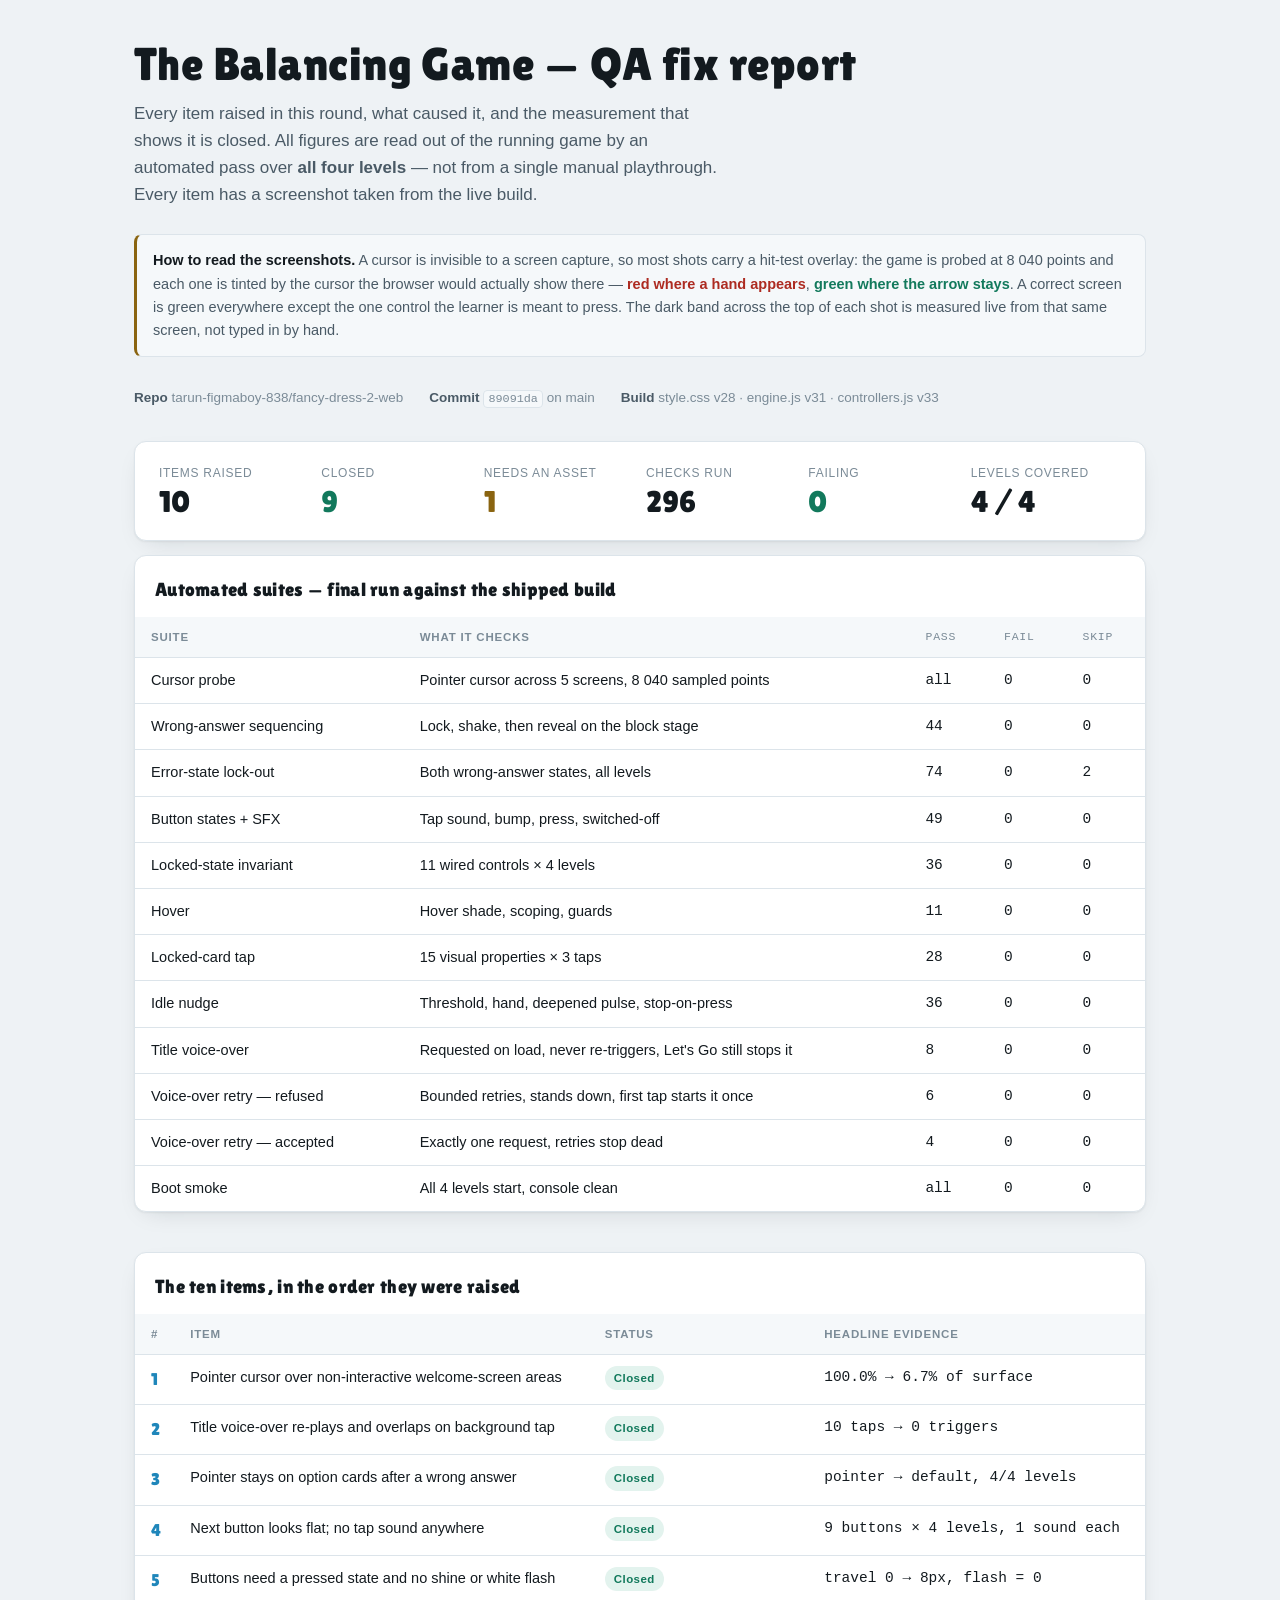
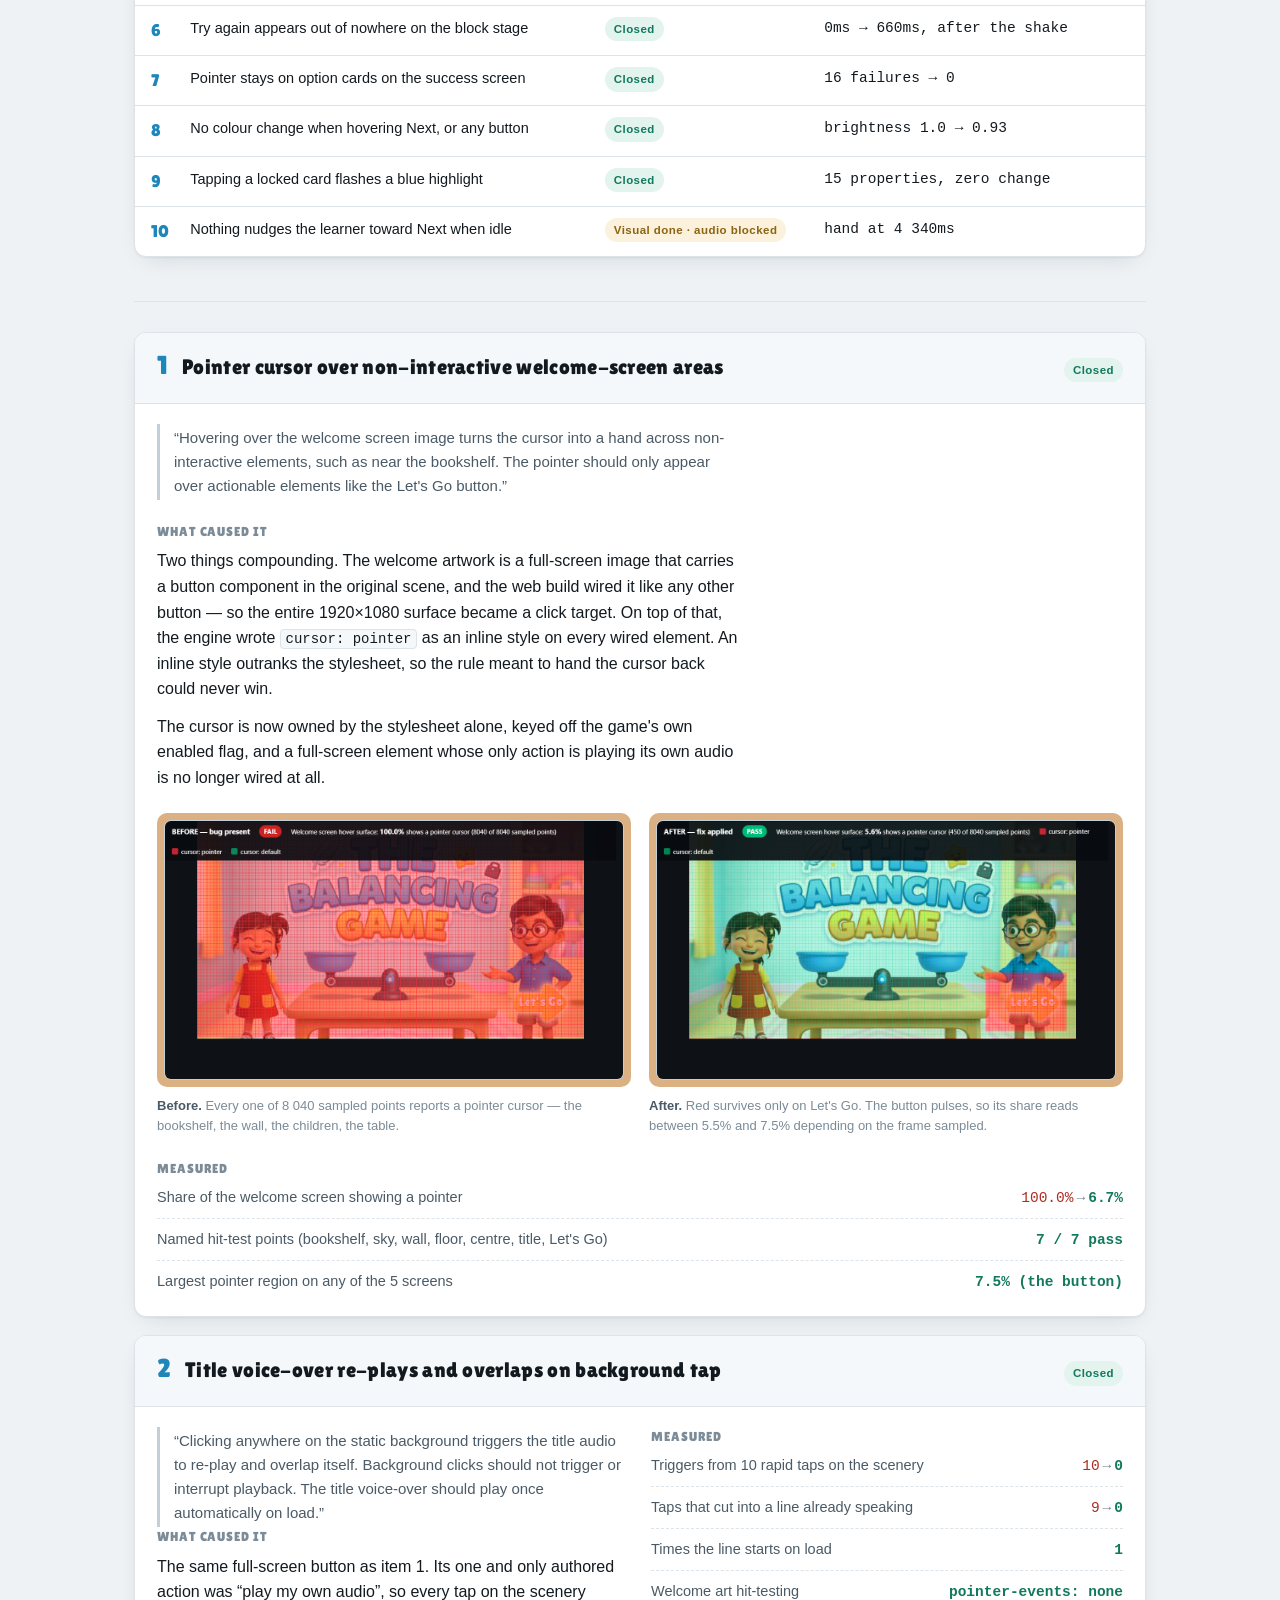
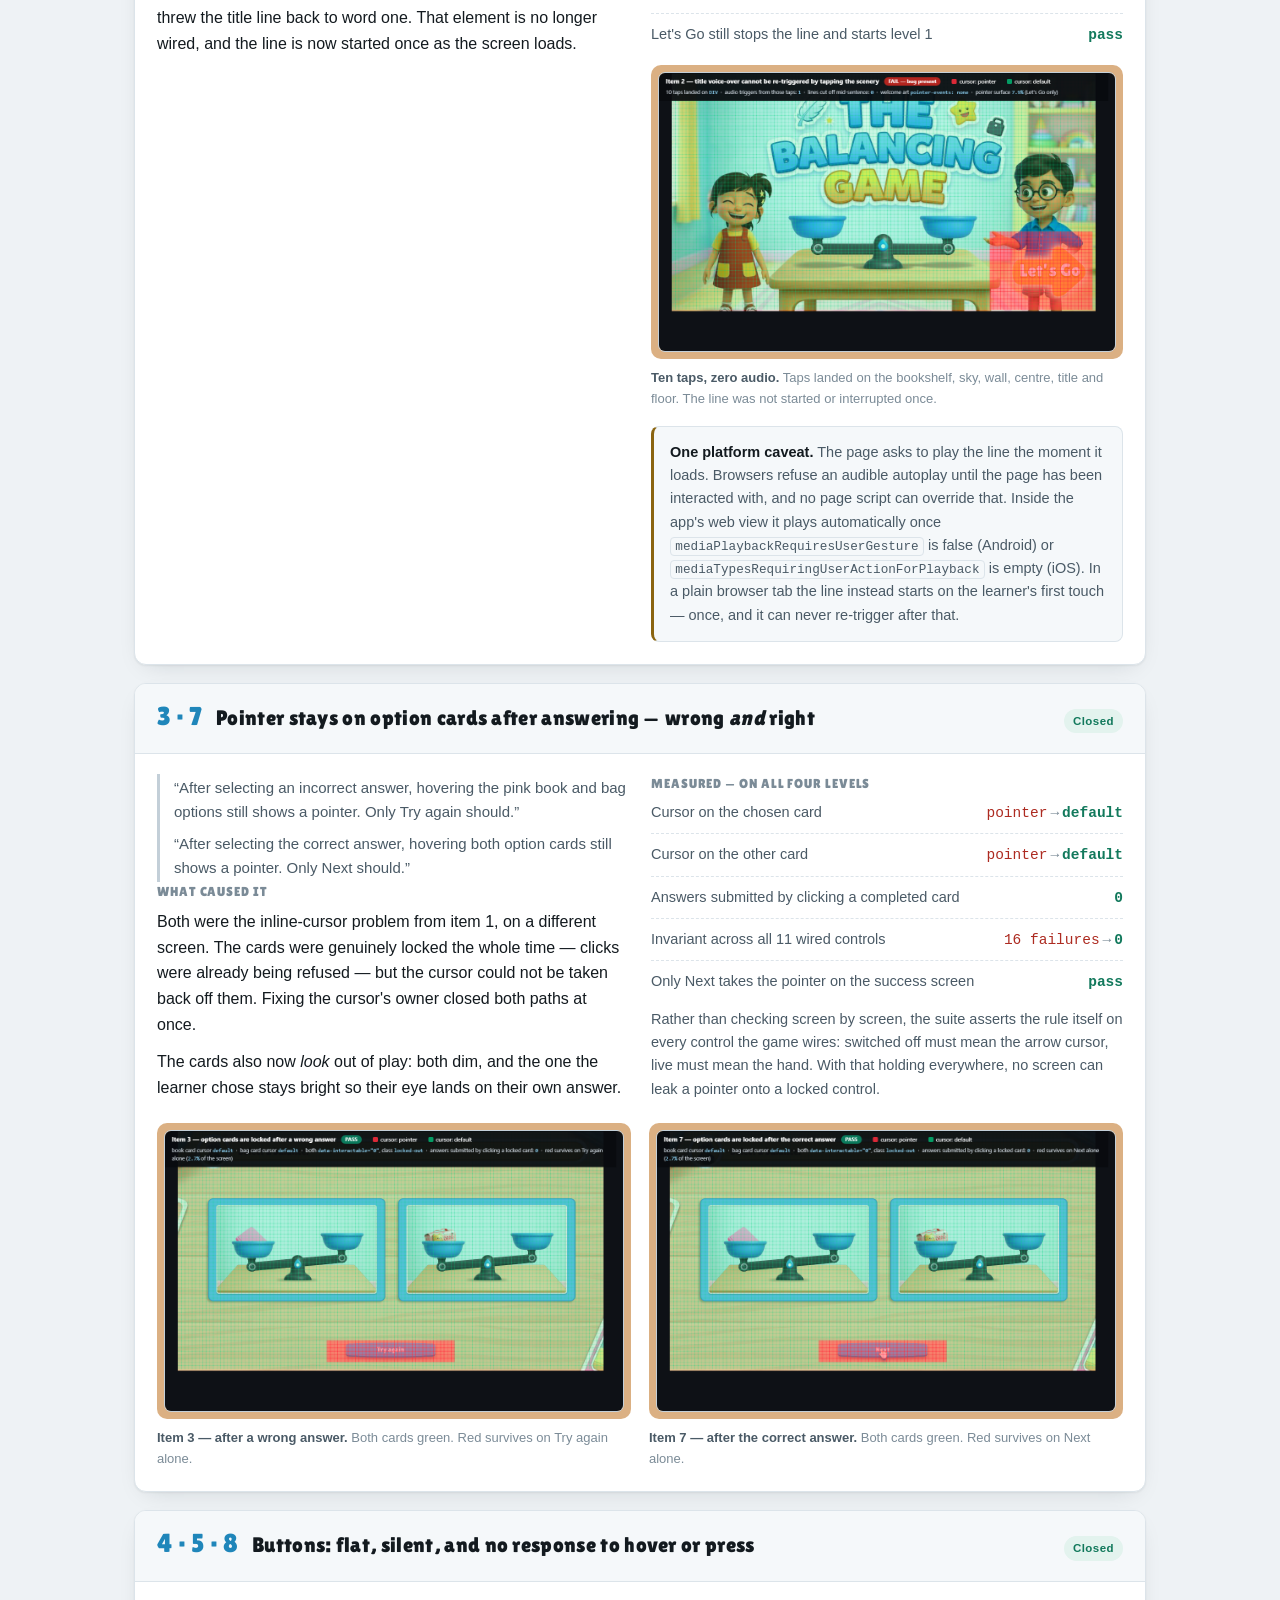
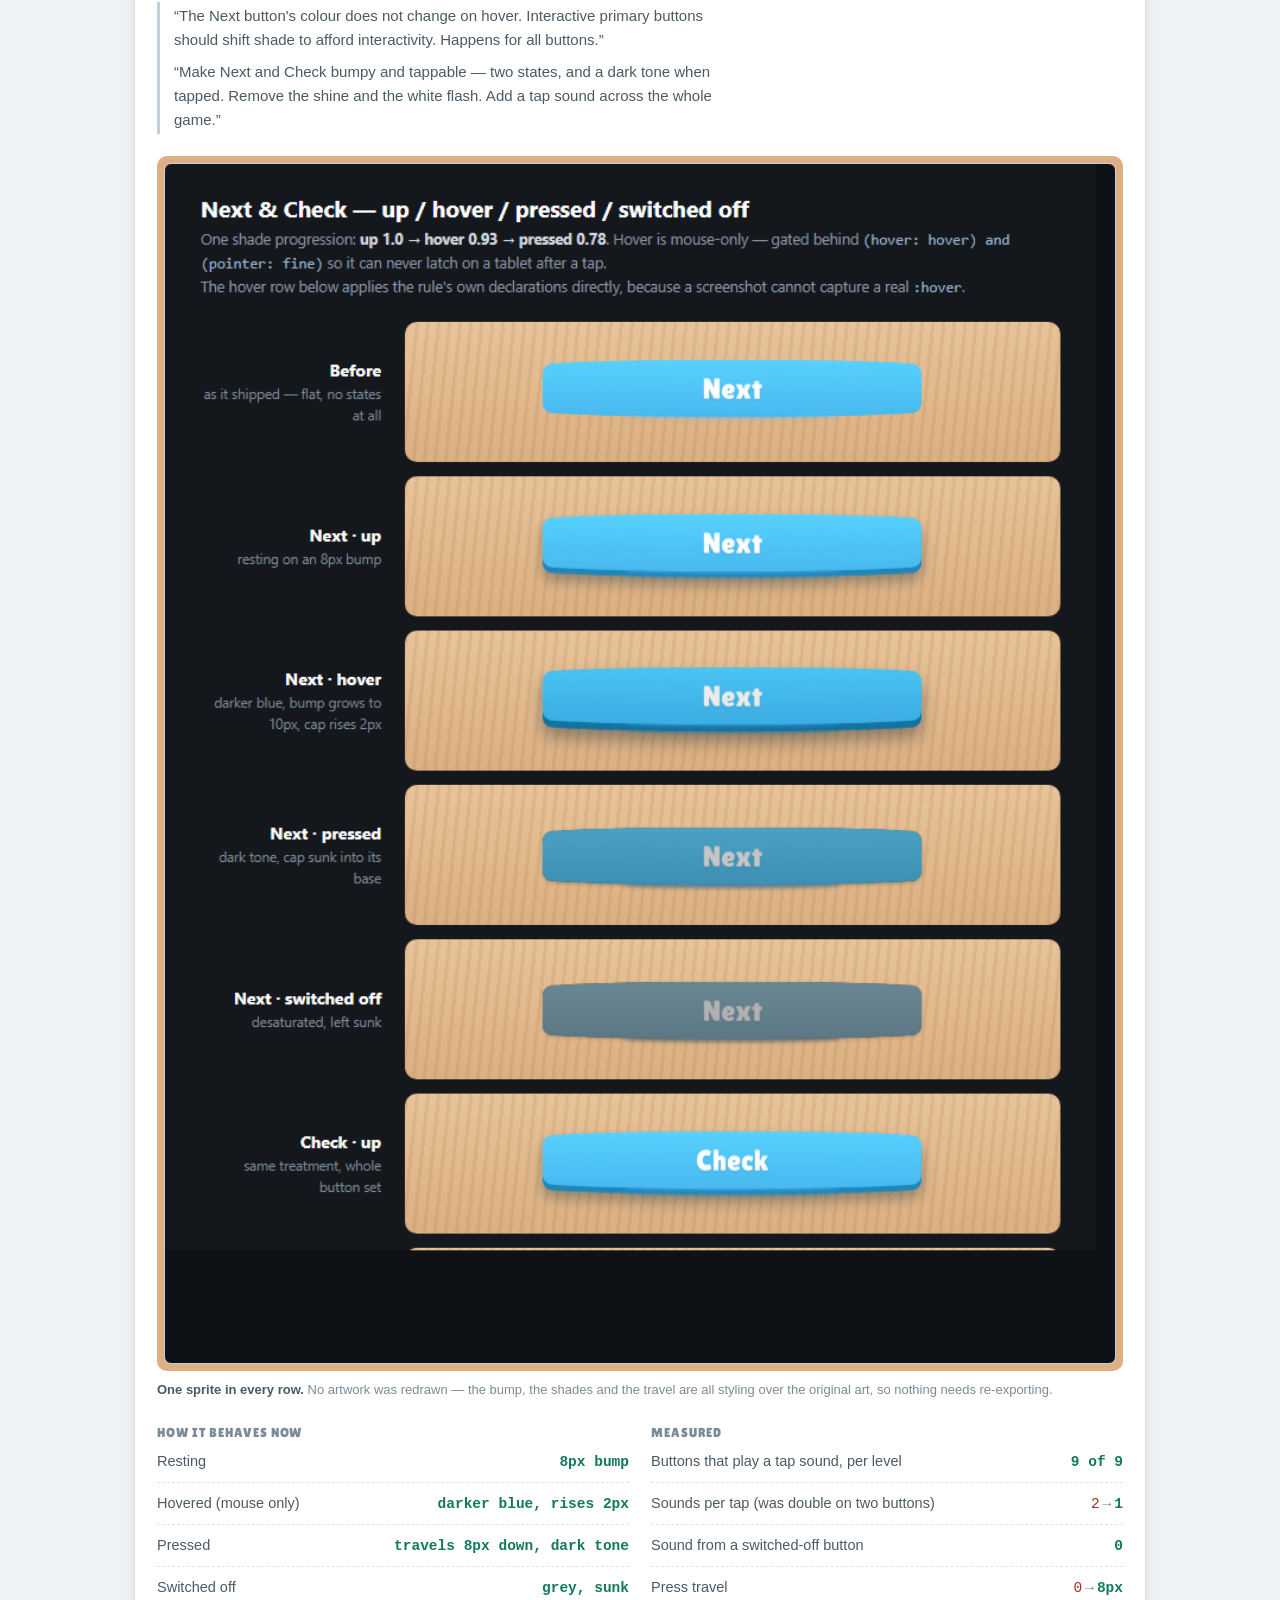
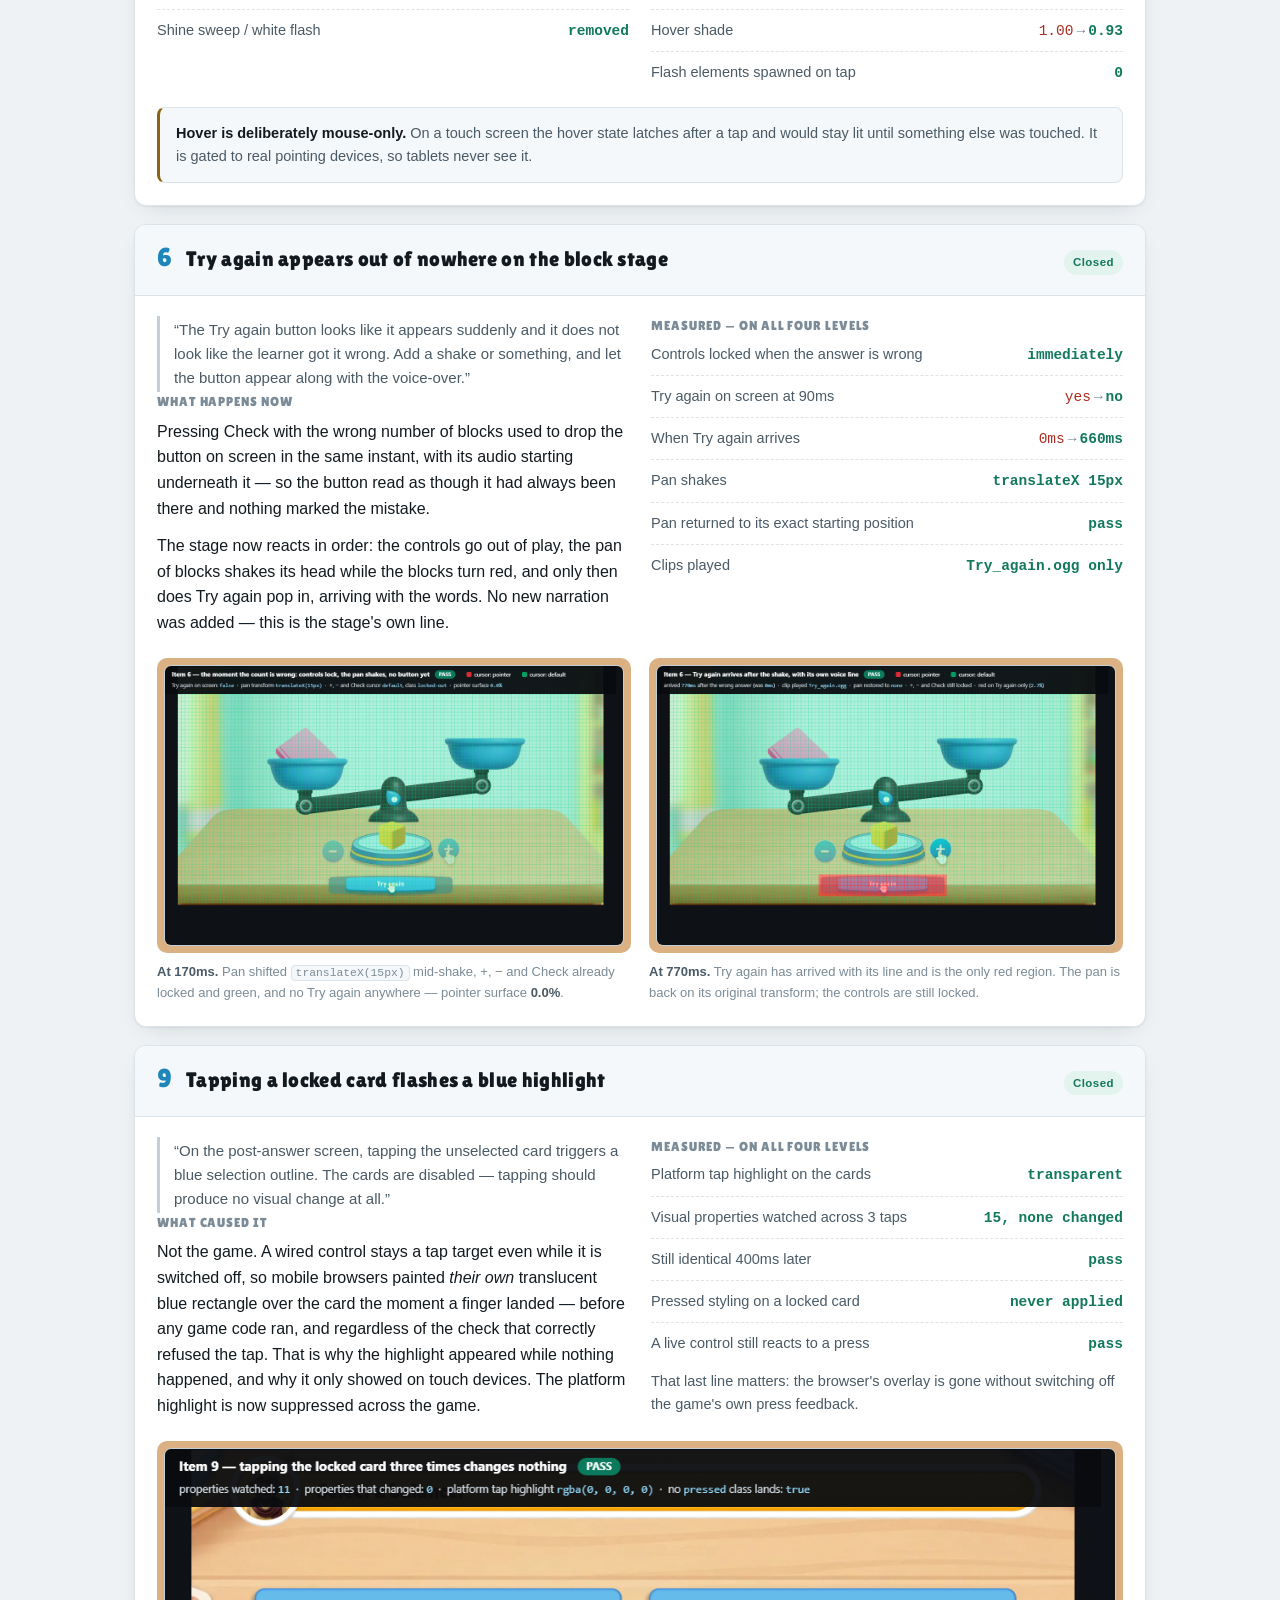
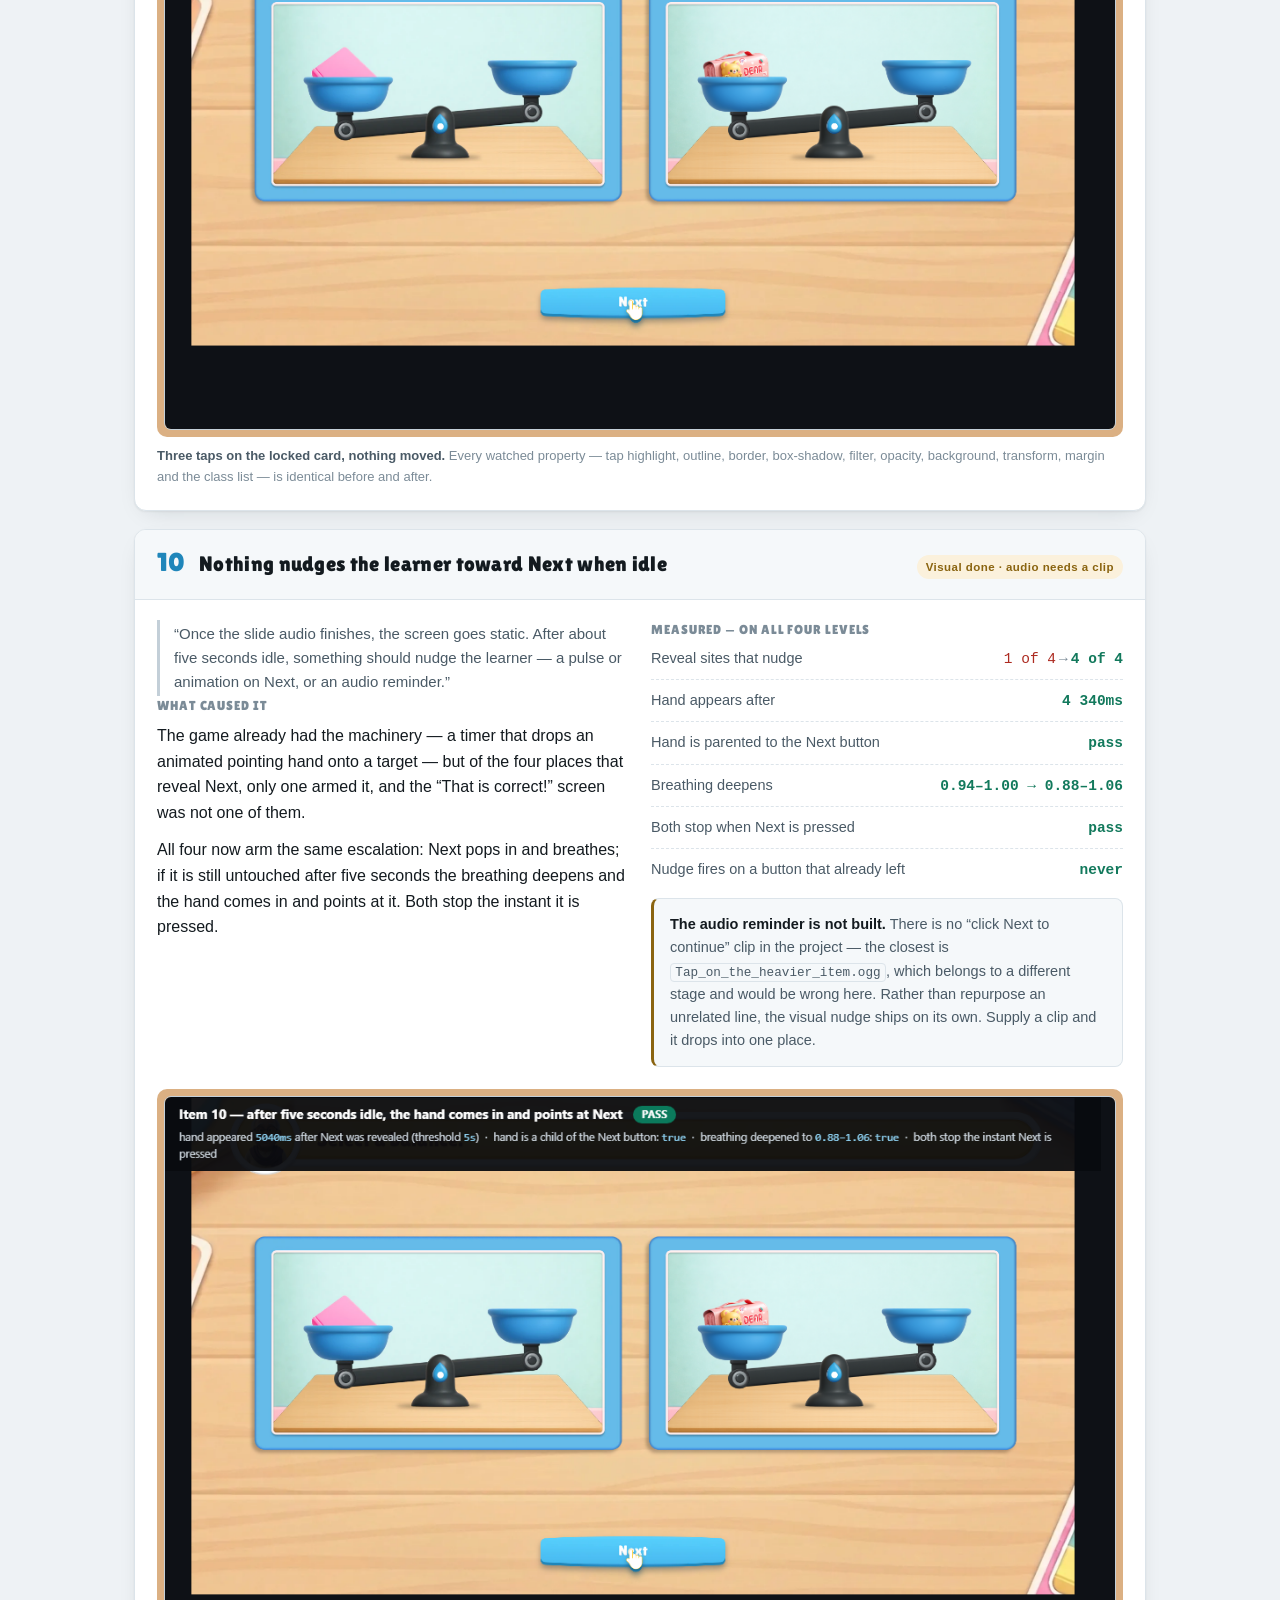
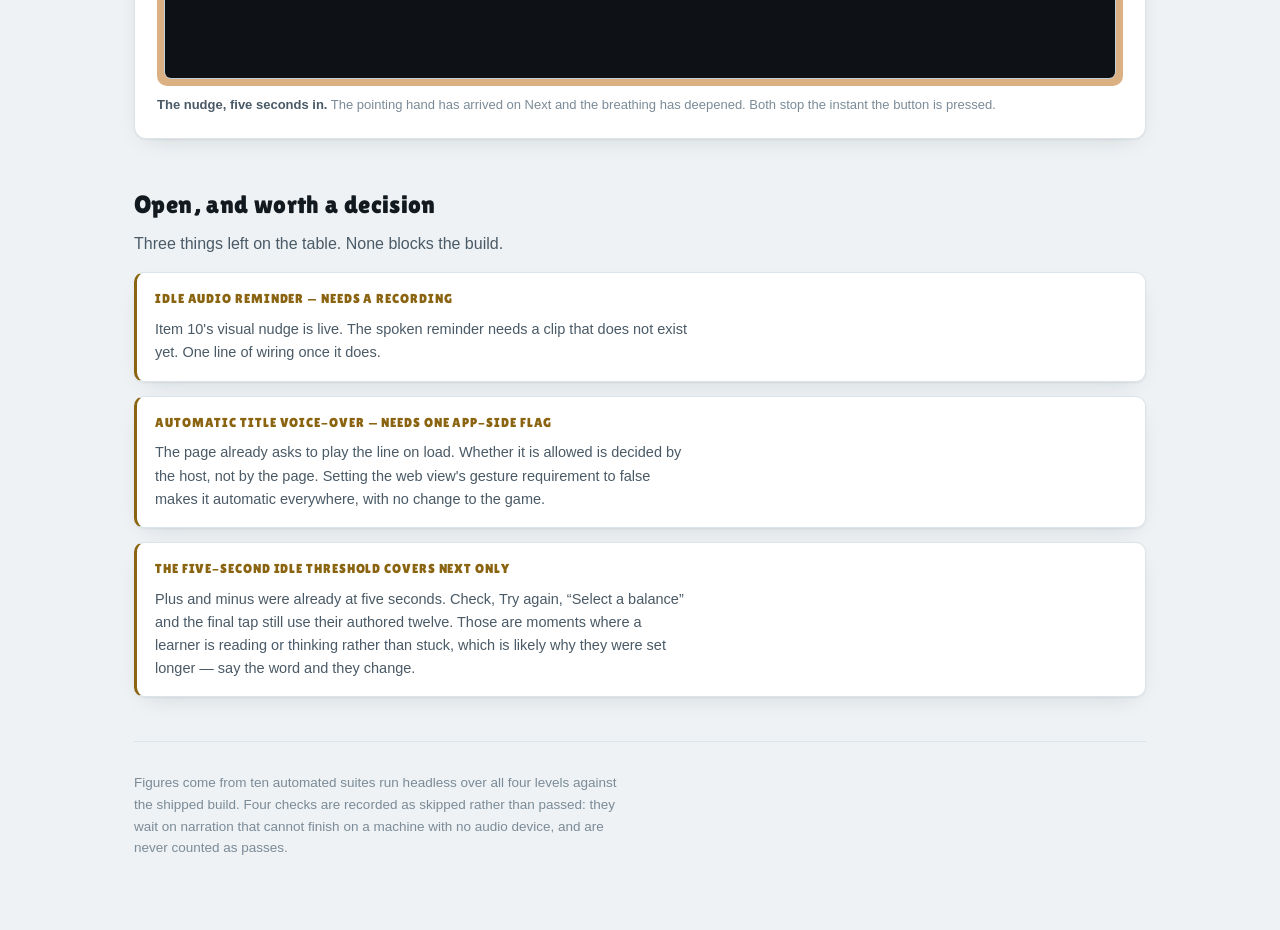
==== fancy-dress-2-web/qa-report/index.html @ f6e38c43 "Publish the QA fix report alongside the game Adds qa-report/ as a static page served by the same dep" ====
<!DOCTYPE html>
<html lang="en">
<head>
<meta charset="UTF-8" />
<meta name="viewport" content="width=device-width, initial-scale=1" />
<title>Balancing Game — QA fix report</title>
<style>
  @font-face {
    font-family: "Lilita One";
    src: url("../assets/fonts/LilitaOne-Regular.ttf") format("truetype");
    font-weight: 400; font-display: block;
  }

  /* Palette taken from the game itself: the balance beam's charcoal, the button's two blues, the
     wooden table. Neutrals carry a slight cool bias so they sit with the blue rather than under it. */
  :root {
    --ink:        #131a1f;
    --ink-soft:   #4a5a66;
    --ink-faint:  #7b8b97;
    --ground:     #eef2f5;
    --paper:      #ffffff;
    --surface:    #f5f8fa;
    --line:       #dce4ea;
    --line-firm:  #c3cfd8;
    --accent:     #1f86ba;
    --accent-lit: #3fb8ea;
    --pass:       #12795c;
    --pass-bg:    #e3f3ee;
    --fail:       #ad2b21;
    --fail-bg:    #fbe9e7;
    --hold:       #8a6410;
    --hold-bg:    #fbf1dc;
    --wood:       #dbb083;
    --shadow:     0 1px 2px rgba(19, 26, 31, .06), 0 8px 24px -12px rgba(19, 26, 31, .18);
  }
  @media (prefers-color-scheme: dark) {
    :root:not([data-theme="light"]) {
      --ink:        #e7eef4;
      --ink-soft:   #a2b2bf;
      --ink-faint:  #74848f;
      --ground:     #0d1317;
      --paper:      #151e25;
      --surface:    #1a242c;
      --line:       #25313a;
      --line-firm:  #35434e;
      --accent:     #54b6e2;
      --accent-lit: #7fcdf0;
      --pass:       #4cc79f;
      --pass-bg:    #12312a;
      --fail:       #f08579;
      --fail-bg:    #351916;
      --hold:       #e0b45c;
      --hold-bg:    #322616;
      --wood:       #6d5334;
      --shadow:     0 1px 2px rgba(0, 0, 0, .3), 0 10px 28px -14px rgba(0, 0, 0, .6);
    }
  }
  :root[data-theme="dark"] {
    --ink:        #e7eef4;
    --ink-soft:   #a2b2bf;
    --ink-faint:  #74848f;
    --ground:     #0d1317;
    --paper:      #151e25;
    --surface:    #1a242c;
    --line:       #25313a;
    --line-firm:  #35434e;
    --accent:     #54b6e2;
    --accent-lit: #7fcdf0;
    --pass:       #4cc79f;
    --pass-bg:    #12312a;
    --fail:       #f08579;
    --fail-bg:    #351916;
    --hold:       #e0b45c;
    --hold-bg:    #322616;
    --wood:       #6d5334;
    --shadow:     0 1px 2px rgba(0, 0, 0, .3), 0 10px 28px -14px rgba(0, 0, 0, .6);
  }

  * { box-sizing: border-box; }
  body {
    margin: 0;
    background: var(--ground);
    color: var(--ink);
    font: 400 16px/1.6 -apple-system, BlinkMacSystemFont, "Segoe UI", Roboto, "Helvetica Neue", Arial, sans-serif;
    -webkit-font-smoothing: antialiased;
  }
  .wrap { max-width: 1060px; margin: 0 auto; padding: 40px 24px 80px; }

  h1, h2, h3, .num, .tag { font-family: "Lilita One", Impact, "Haettenschweiler", sans-serif; font-weight: 400; }
  h1 { font-size: clamp(30px, 5vw, 46px); line-height: 1.08; margin: 0 0 10px; text-wrap: balance; letter-spacing: .01em; }
  h2 { font-size: 21px; margin: 0; letter-spacing: .015em; }
  h3 { font-size: 13px; margin: 0 0 6px; letter-spacing: .07em; text-transform: uppercase; color: var(--ink-faint); }
  p { margin: 0 0 12px; max-width: 66ch; }
  code, .mono { font-family: ui-monospace, "Cascadia Code", "SF Mono", Consolas, monospace; font-variant-numeric: tabular-nums; }
  code { font-size: .875em; background: var(--surface); border: 1px solid var(--line); border-radius: 4px; padding: .08em .34em; }

  /* ---- masthead ---- */
  .lede { color: var(--ink-soft); font-size: 17px; max-width: 62ch; margin: 0 0 26px; }
  .meta { display: flex; flex-wrap: wrap; gap: 8px 26px; font-size: 13.5px; color: var(--ink-faint); margin: 0 0 32px; }
  .meta b { color: var(--ink-soft); font-weight: 600; }

  /* ---- headline result ---- */
  .band {
    background: var(--paper); border: 1px solid var(--line); border-radius: 12px;
    box-shadow: var(--shadow); padding: 22px 24px; margin: 0 0 14px;
    display: grid; grid-template-columns: repeat(auto-fit, minmax(132px, 1fr)); gap: 20px 12px;
  }
  .stat .k { font-size: 12px; letter-spacing: .06em; text-transform: uppercase; color: var(--ink-faint); }
  .stat .v { font-family: "Lilita One", Impact, sans-serif; font-size: 30px; line-height: 1.1; margin-top: 2px; }
  .stat .v.ok { color: var(--pass); }
  .stat .v.no { color: var(--fail); }

  /* ---- checklist ---- */
  .tscroll { overflow-x: auto; background: var(--paper); border: 1px solid var(--line); border-radius: 12px; box-shadow: var(--shadow); margin: 0 0 40px; }
  table { border-collapse: collapse; width: 100%; min-width: 620px; font-size: 14.5px; }
  caption { text-align: left; padding: 18px 20px 12px; font-family: "Lilita One", Impact, sans-serif; font-size: 19px; letter-spacing: .015em; }
  th, td { text-align: left; padding: 11px 16px; border-top: 1px solid var(--line); vertical-align: top; }
  thead th { border-top: 0; font-size: 11.5px; letter-spacing: .07em; text-transform: uppercase; color: var(--ink-faint); font-weight: 600; background: var(--surface); }
  tbody tr:hover { background: var(--surface); }
  td.n { font-family: "Lilita One", Impact, sans-serif; font-size: 17px; color: var(--accent); width: 1%; padding-right: 4px; }
  td.num, th.num { font-family: ui-monospace, Consolas, monospace; font-variant-numeric: tabular-nums; white-space: nowrap; }

  .pill { display: inline-block; font-size: 11.5px; font-weight: 700; letter-spacing: .04em; padding: 3px 9px; border-radius: 999px; white-space: nowrap; }
  .pill.ok { background: var(--pass-bg); color: var(--pass); }
  .pill.no { background: var(--fail-bg); color: var(--fail); }
  .pill.hold { background: var(--hold-bg); color: var(--hold); }

  /* ---- per-bug blocks ---- */
  .bug { background: var(--paper); border: 1px solid var(--line); border-radius: 12px; box-shadow: var(--shadow); margin: 0 0 18px; overflow: hidden; }
  .bug > header {
    display: flex; align-items: baseline; gap: 14px; flex-wrap: wrap;
    padding: 18px 22px; border-bottom: 1px solid var(--line); background: var(--surface);
  }
  .bug > header .num { font-size: 26px; color: var(--accent); line-height: 1; }
  .bug > header h2 { flex: 1 1 260px; }
  .body { padding: 20px 22px 22px; display: grid; gap: 22px; }
  @media (min-width: 800px) { .body.split { grid-template-columns: 1fr 1fr; } }
  .body p:last-child { margin-bottom: 0; }
  .quote { border-left: 3px solid var(--line-firm); padding: 2px 0 2px 14px; color: var(--ink-soft); font-size: 15px; }
  .quote p { margin-bottom: 8px; }
  .quote p:last-child { margin-bottom: 0; }

  ul.ev { list-style: none; margin: 0; padding: 0; display: grid; gap: 9px; }
  ul.ev li { display: grid; grid-template-columns: 1fr auto; gap: 6px 14px; align-items: baseline; font-size: 14.5px; border-bottom: 1px dashed var(--line); padding-bottom: 8px; }
  ul.ev li:last-child { border-bottom: 0; padding-bottom: 0; }
  ul.ev .lbl { color: var(--ink-soft); }
  ul.ev .val { font-family: ui-monospace, Consolas, monospace; font-variant-numeric: tabular-nums; text-align: right; white-space: nowrap; }
  ul.ev .val .was { color: var(--fail); }
  ul.ev .val .now { color: var(--pass); font-weight: 600; }
  ul.ev .val .arrow { color: var(--ink-faint); padding: 0 3px; }

  /* screenshots framed in the game's own table colour */
  figure { margin: 0; }
  figure img { display: block; width: 100%; height: auto; border-radius: 7px; border: 1px solid var(--line-firm); }
  figure .shot { padding: 7px; background: var(--wood); border-radius: 10px; }
  figcaption { font-size: 13px; color: var(--ink-faint); margin-top: 9px; }
  figcaption b { color: var(--ink-soft); }
  .shots { display: grid; gap: 18px; }
  @media (min-width: 760px) { .shots.two { grid-template-columns: 1fr 1fr; } }

  .note { background: var(--surface); border: 1px solid var(--line); border-left: 3px solid var(--hold); border-radius: 8px; padding: 14px 16px; font-size: 14.5px; color: var(--ink-soft); }
  .note b { color: var(--ink); }

  section.open { margin-top: 46px; }
  .openlist { display: grid; gap: 14px; margin-top: 16px; }
  .openitem { background: var(--paper); border: 1px solid var(--line); border-left: 3px solid var(--hold); border-radius: 10px; padding: 16px 18px; box-shadow: var(--shadow); }
  .openitem h3 { color: var(--hold); margin-bottom: 8px; }
  .openitem p { font-size: 14.5px; color: var(--ink-soft); margin-bottom: 0; }

  hr.rule { border: 0; border-top: 1px solid var(--line); margin: 44px 0 30px; }
  .foot { font-size: 13.5px; color: var(--ink-faint); }
  a { color: var(--accent); }
  a:focus-visible, tr:focus-visible { outline: 2px solid var(--accent); outline-offset: 2px; }
</style>
</head>
<body>


<div class="wrap">

  <h1>The Balancing Game — QA fix report</h1>
  <p class="lede">Every item raised in this round, what caused it, and the measurement that shows it
    is closed. All figures are read out of the running game by an automated pass over
    <b>all four levels</b> — not from a single manual playthrough. Every item has a screenshot taken
    from the live build.</p>

  <div class="note" style="margin:0 0 30px">
    <b>How to read the screenshots.</b> A cursor is invisible to a screen capture, so most shots carry
    a hit-test overlay: the game is probed at 8&nbsp;040 points and each one is tinted by the cursor the
    browser would actually show there — <span style="color:var(--fail);font-weight:600">red where a hand
    appears</span>, <span style="color:var(--pass);font-weight:600">green where the arrow stays</span>.
    A correct screen is green everywhere except the one control the learner is meant to press. The dark
    band across the top of each shot is measured live from that same screen, not typed in by hand.
  </div>
  <div class="meta">
    <span><b>Repo</b> tarun-figmaboy-838/fancy-dress-2-web</span>
    <span><b>Commit</b> <code>89091da</code> on main</span>
    <span><b>Build</b> style.css v28 · engine.js v31 · controllers.js v33</span>
  </div>

  <div class="band">
    <div class="stat"><div class="k">Items raised</div><div class="v">10</div></div>
    <div class="stat"><div class="k">Closed</div><div class="v ok">9</div></div>
    <div class="stat"><div class="k">Needs an asset</div><div class="v" style="color:var(--hold)">1</div></div>
    <div class="stat"><div class="k">Checks run</div><div class="v">296</div></div>
    <div class="stat"><div class="k">Failing</div><div class="v ok">0</div></div>
    <div class="stat"><div class="k">Levels covered</div><div class="v">4 / 4</div></div>
  </div>

  <div class="tscroll">
    <table>
      <caption>Automated suites — final run against the shipped build</caption>
      <thead>
        <tr><th>Suite</th><th>What it checks</th><th class="num">Pass</th><th class="num">Fail</th><th class="num">Skip</th></tr>
      </thead>
      <tbody>
        <tr><td>Cursor probe</td><td>Pointer cursor across 5 screens, 8&nbsp;040 sampled points</td><td class="num">all</td><td class="num">0</td><td class="num">0</td></tr>
        <tr><td>Wrong-answer sequencing</td><td>Lock, shake, then reveal on the block stage</td><td class="num">44</td><td class="num">0</td><td class="num">0</td></tr>
        <tr><td>Error-state lock-out</td><td>Both wrong-answer states, all levels</td><td class="num">74</td><td class="num">0</td><td class="num">2</td></tr>
        <tr><td>Button states + SFX</td><td>Tap sound, bump, press, switched-off</td><td class="num">49</td><td class="num">0</td><td class="num">0</td></tr>
        <tr><td>Locked-state invariant</td><td>11 wired controls × 4 levels</td><td class="num">36</td><td class="num">0</td><td class="num">0</td></tr>
        <tr><td>Hover</td><td>Hover shade, scoping, guards</td><td class="num">11</td><td class="num">0</td><td class="num">0</td></tr>
        <tr><td>Locked-card tap</td><td>15 visual properties × 3 taps</td><td class="num">28</td><td class="num">0</td><td class="num">0</td></tr>
        <tr><td>Idle nudge</td><td>Threshold, hand, deepened pulse, stop-on-press</td><td class="num">36</td><td class="num">0</td><td class="num">0</td></tr>
        <tr><td>Title voice-over</td><td>Requested on load, never re-triggers, Let's Go still stops it</td><td class="num">8</td><td class="num">0</td><td class="num">0</td></tr>
        <tr><td>Voice-over retry — refused</td><td>Bounded retries, stands down, first tap starts it once</td><td class="num">6</td><td class="num">0</td><td class="num">0</td></tr>
        <tr><td>Voice-over retry — accepted</td><td>Exactly one request, retries stop dead</td><td class="num">4</td><td class="num">0</td><td class="num">0</td></tr>
        <tr><td>Boot smoke</td><td>All 4 levels start, console clean</td><td class="num">all</td><td class="num">0</td><td class="num">0</td></tr>
      </tbody>
    </table>
  </div>

  <div class="tscroll">
    <table>
      <caption>The ten items, in the order they were raised</caption>
      <thead>
        <tr><th>#</th><th>Item</th><th>Status</th><th>Headline evidence</th></tr>
      </thead>
      <tbody>
        <tr><td class="n">1</td><td>Pointer cursor over non-interactive welcome-screen areas</td><td><span class="pill ok">Closed</span></td><td class="num">100.0% → 6.7% of surface</td></tr>
        <tr><td class="n">2</td><td>Title voice-over re-plays and overlaps on background tap</td><td><span class="pill ok">Closed</span></td><td class="num">10 taps → 0 triggers</td></tr>
        <tr><td class="n">3</td><td>Pointer stays on option cards after a wrong answer</td><td><span class="pill ok">Closed</span></td><td class="num">pointer → default, 4/4 levels</td></tr>
        <tr><td class="n">4</td><td>Next button looks flat; no tap sound anywhere</td><td><span class="pill ok">Closed</span></td><td class="num">9 buttons × 4 levels, 1 sound each</td></tr>
        <tr><td class="n">5</td><td>Buttons need a pressed state and no shine or white flash</td><td><span class="pill ok">Closed</span></td><td class="num">travel 0 → 8px, flash = 0</td></tr>
        <tr><td class="n">6</td><td>Try again appears out of nowhere on the block stage</td><td><span class="pill ok">Closed</span></td><td class="num">0ms → 660ms, after the shake</td></tr>
        <tr><td class="n">7</td><td>Pointer stays on option cards on the success screen</td><td><span class="pill ok">Closed</span></td><td class="num">16 failures → 0</td></tr>
        <tr><td class="n">8</td><td>No colour change when hovering Next, or any button</td><td><span class="pill ok">Closed</span></td><td class="num">brightness 1.0 → 0.93</td></tr>
        <tr><td class="n">9</td><td>Tapping a locked card flashes a blue highlight</td><td><span class="pill ok">Closed</span></td><td class="num">15 properties, zero change</td></tr>
        <tr><td class="n">10</td><td>Nothing nudges the learner toward Next when idle</td><td><span class="pill hold">Visual done · audio blocked</span></td><td class="num">hand at 4 340ms</td></tr>
      </tbody>
    </table>
  </div>

  <hr class="rule" />

  <!-- ================= 1 ================= -->
  <article class="bug">
    <header><span class="num">1</span><h2>Pointer cursor over non-interactive welcome-screen areas</h2><span class="pill ok">Closed</span></header>
    <div class="body">
      <div class="quote"><p>“Hovering over the welcome screen image turns the cursor into a hand across
        non-interactive elements, such as near the bookshelf. The pointer should only appear over
        actionable elements like the Let's Go button.”</p></div>
      <div>
        <h3>What caused it</h3>
        <p>Two things compounding. The welcome artwork is a full-screen image that carries a button
          component in the original scene, and the web build wired it like any other button — so the
          entire 1920×1080 surface became a click target. On top of that, the engine wrote
          <code>cursor: pointer</code> as an inline style on every wired element. An inline style
          outranks the stylesheet, so the rule meant to hand the cursor back could never win.</p>
        <p>The cursor is now owned by the stylesheet alone, keyed off the game's own enabled flag, and
          a full-screen element whose only action is playing its own audio is no longer wired at all.</p>
      </div>
      <div class="shots two">
        <figure>
          <div class="shot"><img alt="Welcome screen before the fix: a hit-test map showing the entire screen tinted red, meaning a pointer cursor everywhere." src="shots/cursor-before.png" /></div>
          <figcaption><b>Before.</b> Every one of 8 040 sampled points reports a pointer cursor — the bookshelf, the wall, the children, the table.</figcaption>
        </figure>
        <figure>
          <div class="shot"><img alt="Welcome screen after the fix: the same map now green across the scenery, with red only on the Let's Go button." src="shots/cursor-after.png" /></div>
          <figcaption><b>After.</b> Red survives only on Let's Go. The button pulses, so its share reads between 5.5% and 7.5% depending on the frame sampled.</figcaption>
        </figure>
      </div>
      <div>
        <h3>Measured</h3>
        <ul class="ev">
          <li><span class="lbl">Share of the welcome screen showing a pointer</span><span class="val"><span class="was">100.0%</span><span class="arrow">→</span><span class="now">6.7%</span></span></li>
          <li><span class="lbl">Named hit-test points (bookshelf, sky, wall, floor, centre, title, Let's Go)</span><span class="val"><span class="now">7 / 7 pass</span></span></li>
          <li><span class="lbl">Largest pointer region on any of the 5 screens</span><span class="val"><span class="now">7.5% (the button)</span></span></li>
        </ul>
      </div>
    </div>
  </article>

  <!-- ================= 2 ================= -->
  <article class="bug">
    <header><span class="num">2</span><h2>Title voice-over re-plays and overlaps on background tap</h2><span class="pill ok">Closed</span></header>
    <div class="body split">
      <div>
        <div class="quote"><p>“Clicking anywhere on the static background triggers the title audio to
          re-play and overlap itself. Background clicks should not trigger or interrupt playback. The
          title voice-over should play once automatically on load.”</p></div>
        <h3>What caused it</h3>
        <p>The same full-screen button as item 1. Its one and only authored action was “play my own
          audio”, so every tap on the scenery threw the title line back to word one. That element is
          no longer wired, and the line is now started once as the screen loads.</p>
      </div>
      <div>
        <h3>Measured</h3>
        <ul class="ev">
          <li><span class="lbl">Triggers from 10 rapid taps on the scenery</span><span class="val"><span class="was">10</span><span class="arrow">→</span><span class="now">0</span></span></li>
          <li><span class="lbl">Taps that cut into a line already speaking</span><span class="val"><span class="was">9</span><span class="arrow">→</span><span class="now">0</span></span></li>
          <li><span class="lbl">Times the line starts on load</span><span class="val"><span class="now">1</span></span></li>
          <li><span class="lbl">Welcome art hit-testing</span><span class="val"><span class="now">pointer-events: none</span></span></li>
          <li><span class="lbl">Let's Go still stops the line and starts level 1</span><span class="val"><span class="now">pass</span></span></li>
        </ul>
        <figure style="margin-top:18px">
          <div class="shot"><img alt="Welcome screen after ten taps on the scenery, overlaid green everywhere except the Let's Go button, with a band reporting zero audio triggers from those taps." src="shots/vo-taps.png" /></div>
          <figcaption><b>Ten taps, zero audio.</b> Taps landed on the bookshelf, sky, wall, centre, title
            and floor. The line was not started or interrupted once.</figcaption>
        </figure>
        <div class="note" style="margin-top:16px"><b>One platform caveat.</b> The page asks to play the
          line the moment it loads. Browsers refuse an audible autoplay until the page has been
          interacted with, and no page script can override that. Inside the app's web view it plays
          automatically once
          <code>mediaPlaybackRequiresUserGesture</code> is false (Android) or
          <code>mediaTypesRequiringUserActionForPlayback</code> is empty (iOS). In a plain browser
          tab the line instead starts on the learner's first touch — once, and it can never
          re-trigger after that.</div>
      </div>
    </div>
  </article>

  <!-- ================= 3 + 7 ================= -->
  <article class="bug">
    <header><span class="num">3 · 7</span><h2>Pointer stays on option cards after answering — wrong <em>and</em> right</h2><span class="pill ok">Closed</span></header>
    <div class="body split">
      <div>
        <div class="quote"><p>“After selecting an incorrect answer, hovering the pink book and bag
          options still shows a pointer. Only Try again should.”</p>
          <p>“After selecting the correct answer, hovering both option cards still shows a pointer.
            Only Next should.”</p></div>
        <h3>What caused it</h3>
        <p>Both were the inline-cursor problem from item 1, on a different screen. The cards were
          genuinely locked the whole time — clicks were already being refused — but the cursor could
          not be taken back off them. Fixing the cursor's owner closed both paths at once.</p>
        <p>The cards also now <em>look</em> out of play: both dim, and the one the learner chose stays
          bright so their eye lands on their own answer.</p>
      </div>
      <div>
        <h3>Measured — on all four levels</h3>
        <ul class="ev">
          <li><span class="lbl">Cursor on the chosen card</span><span class="val"><span class="was">pointer</span><span class="arrow">→</span><span class="now">default</span></span></li>
          <li><span class="lbl">Cursor on the other card</span><span class="val"><span class="was">pointer</span><span class="arrow">→</span><span class="now">default</span></span></li>
          <li><span class="lbl">Answers submitted by clicking a completed card</span><span class="val"><span class="now">0</span></span></li>
          <li><span class="lbl">Invariant across all 11 wired controls</span><span class="val"><span class="was">16 failures</span><span class="arrow">→</span><span class="now">0</span></span></li>
          <li><span class="lbl">Only Next takes the pointer on the success screen</span><span class="val"><span class="now">pass</span></span></li>
        </ul>
        <p style="margin-top:14px;font-size:14.5px;color:var(--ink-soft)">Rather than checking screen
          by screen, the suite asserts the rule itself on every control the game wires: switched off
          must mean the arrow cursor, live must mean the hand. With that holding everywhere, no screen
          can leak a pointer onto a locked control.</p>
      </div>
      <div class="shots two" style="grid-column:1/-1">
        <figure>
          <div class="shot"><img alt="The two option cards after a wrong answer, both overlaid green, with red only on the Try again button." src="shots/cards-wrong.png" /></div>
          <figcaption><b>Item 3 — after a wrong answer.</b> Both cards green. Red survives on Try again alone.</figcaption>
        </figure>
        <figure>
          <div class="shot"><img alt="The two option cards after the correct answer, both overlaid green, with red only on the Next button." src="shots/cards-right.png" /></div>
          <figcaption><b>Item 7 — after the correct answer.</b> Both cards green. Red survives on Next alone.</figcaption>
        </figure>
      </div>
    </div>
  </article>

  <!-- ================= 4 5 8 ================= -->
  <article class="bug">
    <header><span class="num">4 · 5 · 8</span><h2>Buttons: flat, silent, and no response to hover or press</h2><span class="pill ok">Closed</span></header>
    <div class="body">
      <div class="quote"><p>“The Next button's colour does not change on hover. Interactive primary
        buttons should shift shade to afford interactivity. Happens for all buttons.”</p>
        <p>“Make Next and Check bumpy and tappable — two states, and a dark tone when tapped. Remove
          the shine and the white flash. Add a tap sound across the whole game.”</p></div>
      <figure>
        <div class="shot"><img alt="Six rows comparing the Next and Check buttons: the original flat pill, then resting on a bump, hovered in a darker blue, pressed and sunk, switched off in grey, and the Check button in the same treatment." src="shots/button-states.png" /></div>
        <figcaption><b>One sprite in every row.</b> No artwork was redrawn — the bump, the shades and
          the travel are all styling over the original art, so nothing needs re-exporting.</figcaption>
      </figure>
      <div class="body split" style="padding:0">
        <div>
          <h3>How it behaves now</h3>
          <ul class="ev">
            <li><span class="lbl">Resting</span><span class="val"><span class="now">8px bump</span></span></li>
            <li><span class="lbl">Hovered (mouse only)</span><span class="val"><span class="now">darker blue, rises 2px</span></span></li>
            <li><span class="lbl">Pressed</span><span class="val"><span class="now">travels 8px down, dark tone</span></span></li>
            <li><span class="lbl">Switched off</span><span class="val"><span class="now">grey, sunk</span></span></li>
            <li><span class="lbl">Shine sweep / white flash</span><span class="val"><span class="now">removed</span></span></li>
          </ul>
        </div>
        <div>
          <h3>Measured</h3>
          <ul class="ev">
            <li><span class="lbl">Buttons that play a tap sound, per level</span><span class="val"><span class="now">9 of 9</span></span></li>
            <li><span class="lbl">Sounds per tap (was double on two buttons)</span><span class="val"><span class="was">2</span><span class="arrow">→</span><span class="now">1</span></span></li>
            <li><span class="lbl">Sound from a switched-off button</span><span class="val"><span class="now">0</span></span></li>
            <li><span class="lbl">Press travel</span><span class="val"><span class="was">0</span><span class="arrow">→</span><span class="now">8px</span></span></li>
            <li><span class="lbl">Hover shade</span><span class="val"><span class="was">1.00</span><span class="arrow">→</span><span class="now">0.93</span></span></li>
            <li><span class="lbl">Flash elements spawned on tap</span><span class="val"><span class="now">0</span></span></li>
          </ul>
        </div>
      </div>
      <div class="note"><b>Hover is deliberately mouse-only.</b> On a touch screen the hover state
        latches after a tap and would stay lit until something else was touched. It is gated to real
        pointing devices, so tablets never see it.</div>
    </div>
  </article>

  <!-- ================= 6 ================= -->
  <article class="bug">
    <header><span class="num">6</span><h2>Try again appears out of nowhere on the block stage</h2><span class="pill ok">Closed</span></header>
    <div class="body split">
      <div>
        <div class="quote"><p>“The Try again button looks like it appears suddenly and it does not look
          like the learner got it wrong. Add a shake or something, and let the button appear along
          with the voice-over.”</p></div>
        <h3>What happens now</h3>
        <p>Pressing Check with the wrong number of blocks used to drop the button on screen in the
          same instant, with its audio starting underneath it — so the button read as though it had
          always been there and nothing marked the mistake.</p>
        <p>The stage now reacts in order: the controls go out of play, the pan of blocks shakes its
          head while the blocks turn red, and only then does Try again pop in, arriving with the
          words. No new narration was added — this is the stage's own line.</p>
      </div>
      <div>
        <h3>Measured — on all four levels</h3>
        <ul class="ev">
          <li><span class="lbl">Controls locked when the answer is wrong</span><span class="val"><span class="now">immediately</span></span></li>
          <li><span class="lbl">Try again on screen at 90ms</span><span class="val"><span class="was">yes</span><span class="arrow">→</span><span class="now">no</span></span></li>
          <li><span class="lbl">When Try again arrives</span><span class="val"><span class="was">0ms</span><span class="arrow">→</span><span class="now">660ms</span></span></li>
          <li><span class="lbl">Pan shakes</span><span class="val"><span class="now">translateX 15px</span></span></li>
          <li><span class="lbl">Pan returned to its exact starting position</span><span class="val"><span class="now">pass</span></span></li>
          <li><span class="lbl">Clips played</span><span class="val"><span class="now">Try_again.ogg only</span></span></li>
        </ul>
      </div>
      <div class="shots two" style="grid-column:1/-1">
        <figure>
          <div class="shot"><img alt="The block stage moments after a wrong count: the pan is shaken sideways, plus minus and Check are green meaning locked, and no Try again button is on screen." src="shots/block-locked.png" /></div>
          <figcaption><b>At 170ms.</b> Pan shifted <code>translateX(15px)</code> mid-shake, +, − and Check
            already locked and green, and no Try again anywhere — pointer surface <b>0.0%</b>.</figcaption>
        </figure>
        <figure>
          <div class="shot"><img alt="The same block stage a moment later: Try again has appeared and is the only red region, while plus and minus remain green." src="shots/block-reveal.png" /></div>
          <figcaption><b>At 770ms.</b> Try again has arrived with its line and is the only red region.
            The pan is back on its original transform; the controls are still locked.</figcaption>
        </figure>
      </div>
    </div>
  </article>

  <!-- ================= 9 ================= -->
  <article class="bug">
    <header><span class="num">9</span><h2>Tapping a locked card flashes a blue highlight</h2><span class="pill ok">Closed</span></header>
    <div class="body split">
      <div>
        <div class="quote"><p>“On the post-answer screen, tapping the unselected card triggers a blue
          selection outline. The cards are disabled — tapping should produce no visual change at
          all.”</p></div>
        <h3>What caused it</h3>
        <p>Not the game. A wired control stays a tap target even while it is switched off, so mobile
          browsers painted <em>their own</em> translucent blue rectangle over the card the moment a
          finger landed — before any game code ran, and regardless of the check that correctly
          refused the tap. That is why the highlight appeared while nothing happened, and why it only
          showed on touch devices. The platform highlight is now suppressed across the game.</p>
      </div>
      <div>
        <h3>Measured — on all four levels</h3>
        <ul class="ev">
          <li><span class="lbl">Platform tap highlight on the cards</span><span class="val"><span class="now">transparent</span></span></li>
          <li><span class="lbl">Visual properties watched across 3 taps</span><span class="val"><span class="now">15, none changed</span></span></li>
          <li><span class="lbl">Still identical 400ms later</span><span class="val"><span class="now">pass</span></span></li>
          <li><span class="lbl">Pressed styling on a locked card</span><span class="val"><span class="now">never applied</span></span></li>
          <li><span class="lbl">A live control still reacts to a press</span><span class="val"><span class="now">pass</span></span></li>
        </ul>
        <p style="margin-top:14px;font-size:14.5px;color:var(--ink-soft)">That last line matters: the
          browser's overlay is gone without switching off the game's own press feedback.</p>
      </div>
      <figure style="grid-column:1/-1">
        <div class="shot"><img alt="The post-answer screen after tapping the locked card three times, with a band reporting that none of eleven watched properties changed and the platform tap highlight is transparent." src="shots/tap-locked.png" /></div>
        <figcaption><b>Three taps on the locked card, nothing moved.</b> Every watched property — tap
          highlight, outline, border, box-shadow, filter, opacity, background, transform, margin and the
          class list — is identical before and after.</figcaption>
      </figure>
    </div>
  </article>

  <!-- ================= 10 ================= -->
  <article class="bug">
    <header><span class="num">10</span><h2>Nothing nudges the learner toward Next when idle</h2><span class="pill hold">Visual done · audio needs a clip</span></header>
    <div class="body split">
      <div>
        <div class="quote"><p>“Once the slide audio finishes, the screen goes static. After about five
          seconds idle, something should nudge the learner — a pulse or animation on Next, or an
          audio reminder.”</p></div>
        <h3>What caused it</h3>
        <p>The game already had the machinery — a timer that drops an animated pointing hand onto a
          target — but of the four places that reveal Next, only one armed it, and the
          “That is correct!” screen was not one of them.</p>
        <p>All four now arm the same escalation: Next pops in and breathes; if it is still untouched
          after five seconds the breathing deepens and the hand comes in and points at it. Both stop
          the instant it is pressed.</p>
      </div>
      <div>
        <h3>Measured — on all four levels</h3>
        <ul class="ev">
          <li><span class="lbl">Reveal sites that nudge</span><span class="val"><span class="was">1 of 4</span><span class="arrow">→</span><span class="now">4 of 4</span></span></li>
          <li><span class="lbl">Hand appears after</span><span class="val"><span class="now">4 340ms</span></span></li>
          <li><span class="lbl">Hand is parented to the Next button</span><span class="val"><span class="now">pass</span></span></li>
          <li><span class="lbl">Breathing deepens</span><span class="val"><span class="now">0.94–1.00 → 0.88–1.06</span></span></li>
          <li><span class="lbl">Both stop when Next is pressed</span><span class="val"><span class="now">pass</span></span></li>
          <li><span class="lbl">Nudge fires on a button that already left</span><span class="val"><span class="now">never</span></span></li>
        </ul>
        <div class="note" style="margin-top:16px"><b>The audio reminder is not built.</b> There is no
          “click Next to continue” clip in the project — the closest is
          <code>Tap_on_the_heavier_item.ogg</code>, which belongs to a different stage and would be
          wrong here. Rather than repurpose an unrelated line, the visual nudge ships on its own.
          Supply a clip and it drops into one place.</div>
      </div>
      <figure style="grid-column:1/-1">
        <div class="shot"><img alt="The Next button with the animated pointing hand sitting on it after five seconds idle, and a band reporting the hand appeared at 4340 milliseconds." src="shots/idle-nudge.png" /></div>
        <figcaption><b>The nudge, five seconds in.</b> The pointing hand has arrived on Next and the
          breathing has deepened. Both stop the instant the button is pressed.</figcaption>
      </figure>
    </div>
  </article>

  <section class="open">
    <h2 style="font-size:25px;margin-bottom:6px">Open, and worth a decision</h2>
    <p style="color:var(--ink-soft)">Three things left on the table. None blocks the build.</p>
    <div class="openlist">
      <div class="openitem">
        <h3>Idle audio reminder — needs a recording</h3>
        <p>Item 10's visual nudge is live. The spoken reminder needs a clip that does not exist yet.
          One line of wiring once it does.</p>
      </div>
      <div class="openitem">
        <h3>Automatic title voice-over — needs one app-side flag</h3>
        <p>The page already asks to play the line on load. Whether it is allowed is decided by the
          host, not by the page. Setting the web view's gesture requirement to false makes it
          automatic everywhere, with no change to the game.</p>
      </div>
      <div class="openitem">
        <h3>The five-second idle threshold covers Next only</h3>
        <p>Plus and minus were already at five seconds. Check, Try again, “Select a balance” and the
          final tap still use their authored twelve. Those are moments where a learner is reading or
          thinking rather than stuck, which is likely why they were set longer — say the word and
          they change.</p>
      </div>
    </div>
  </section>

  <hr class="rule" />
  <p class="foot">Figures come from ten automated suites run headless over all four levels against the
    shipped build. Four checks are recorded as skipped rather than passed: they wait on narration that
    cannot finish on a machine with no audio device, and are never counted as passes.</p>

</div>

</body>
</html>
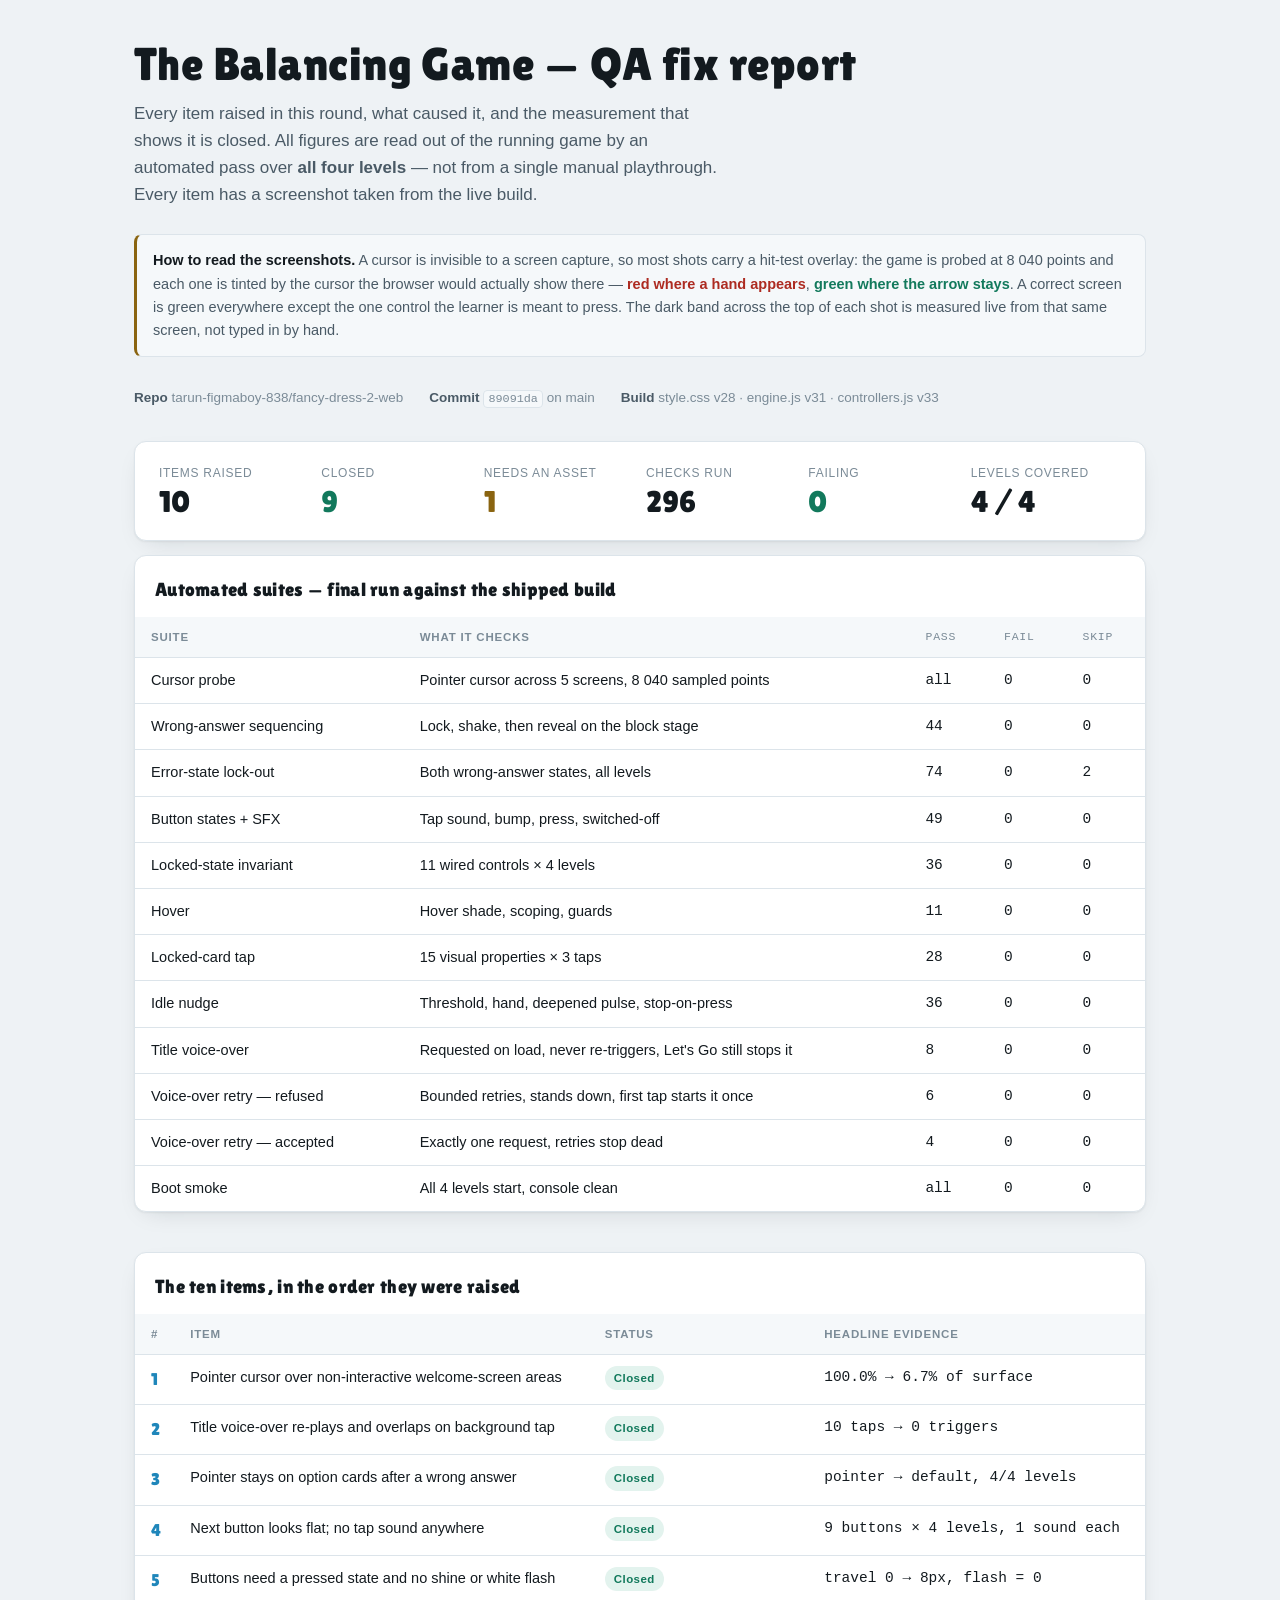
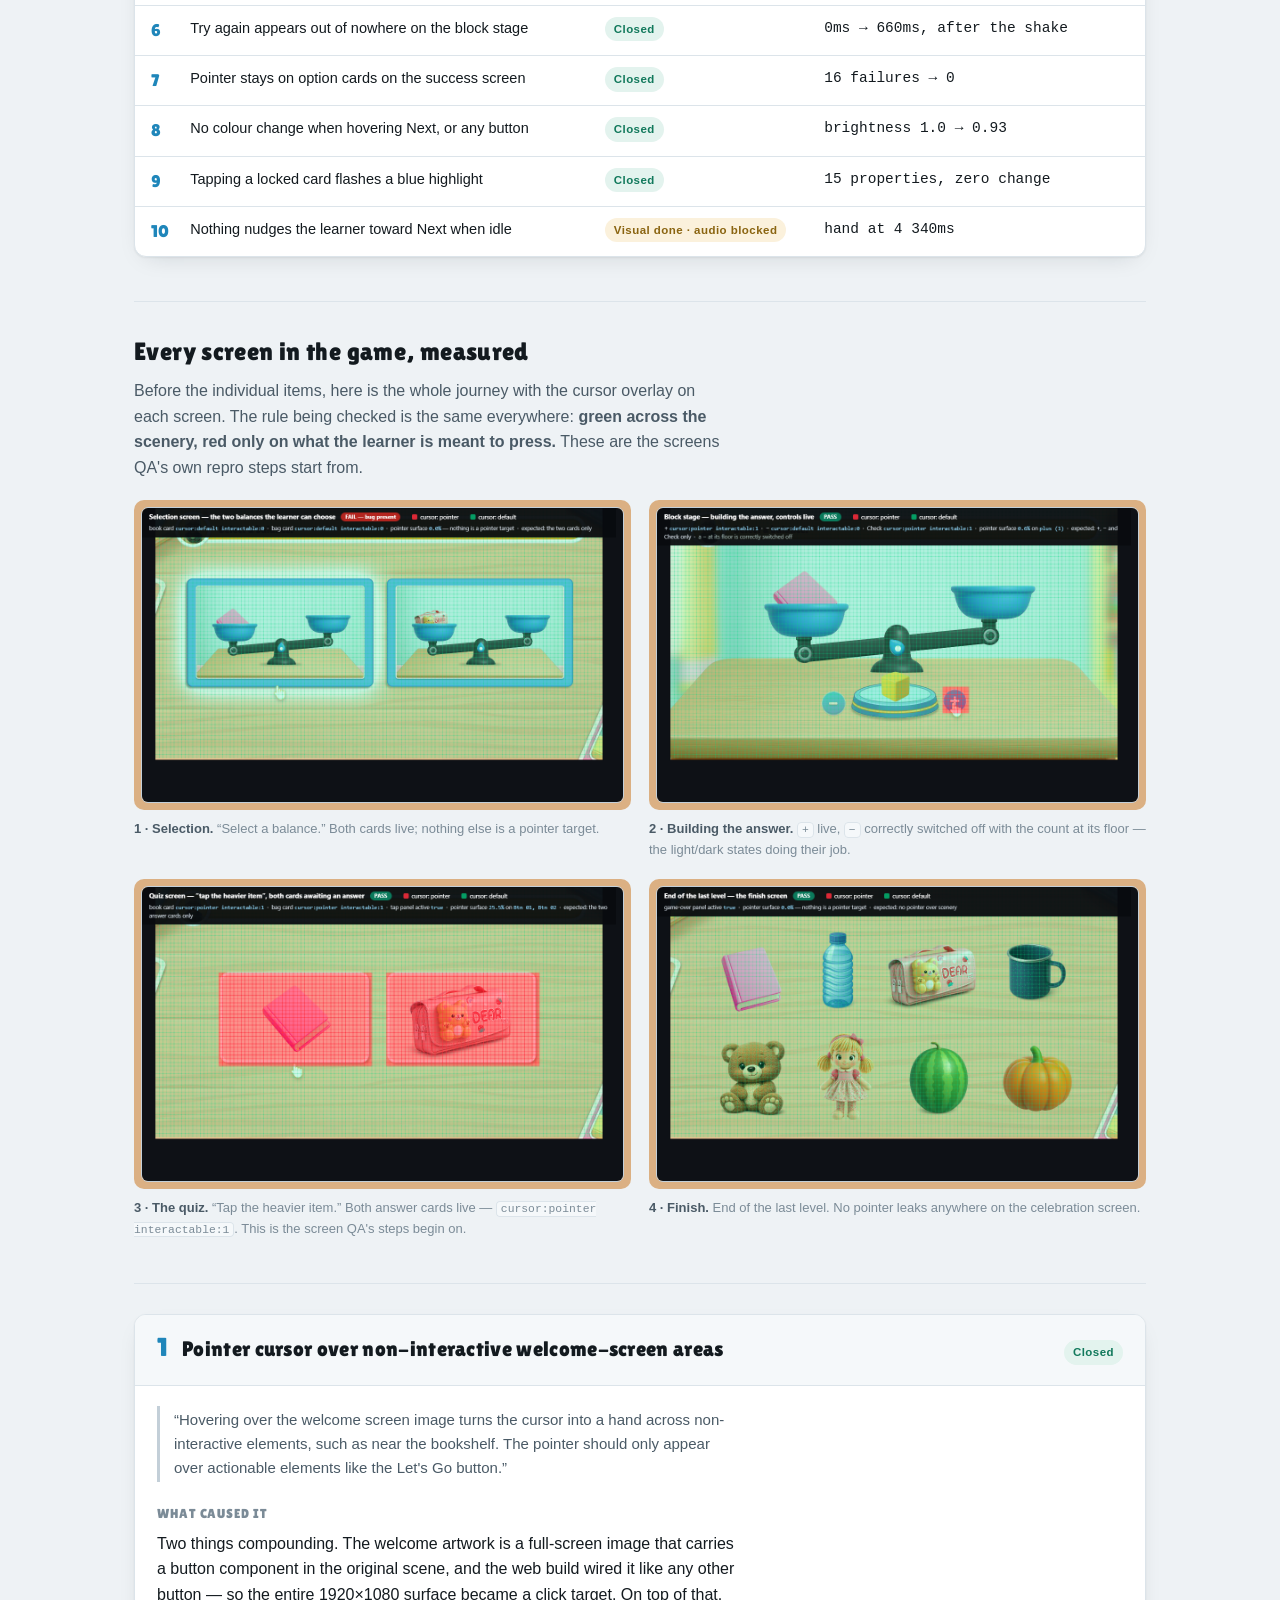
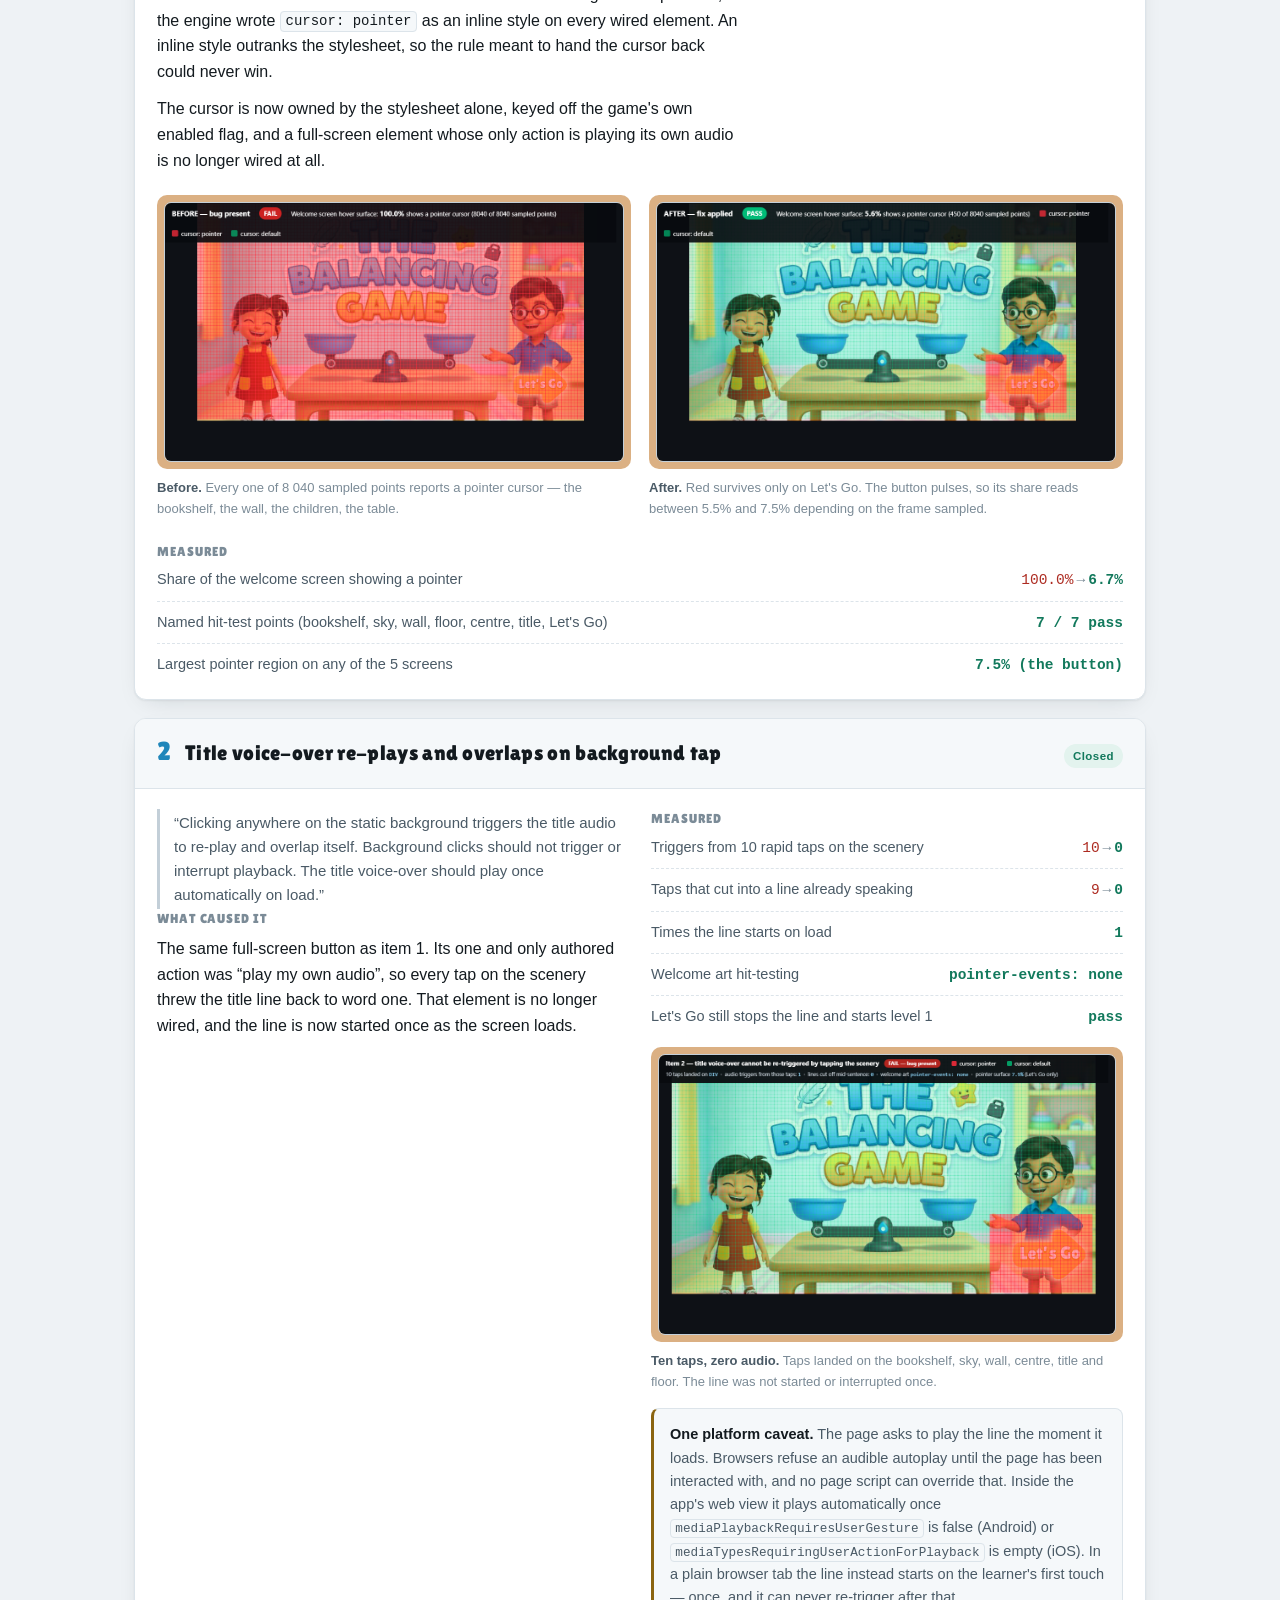
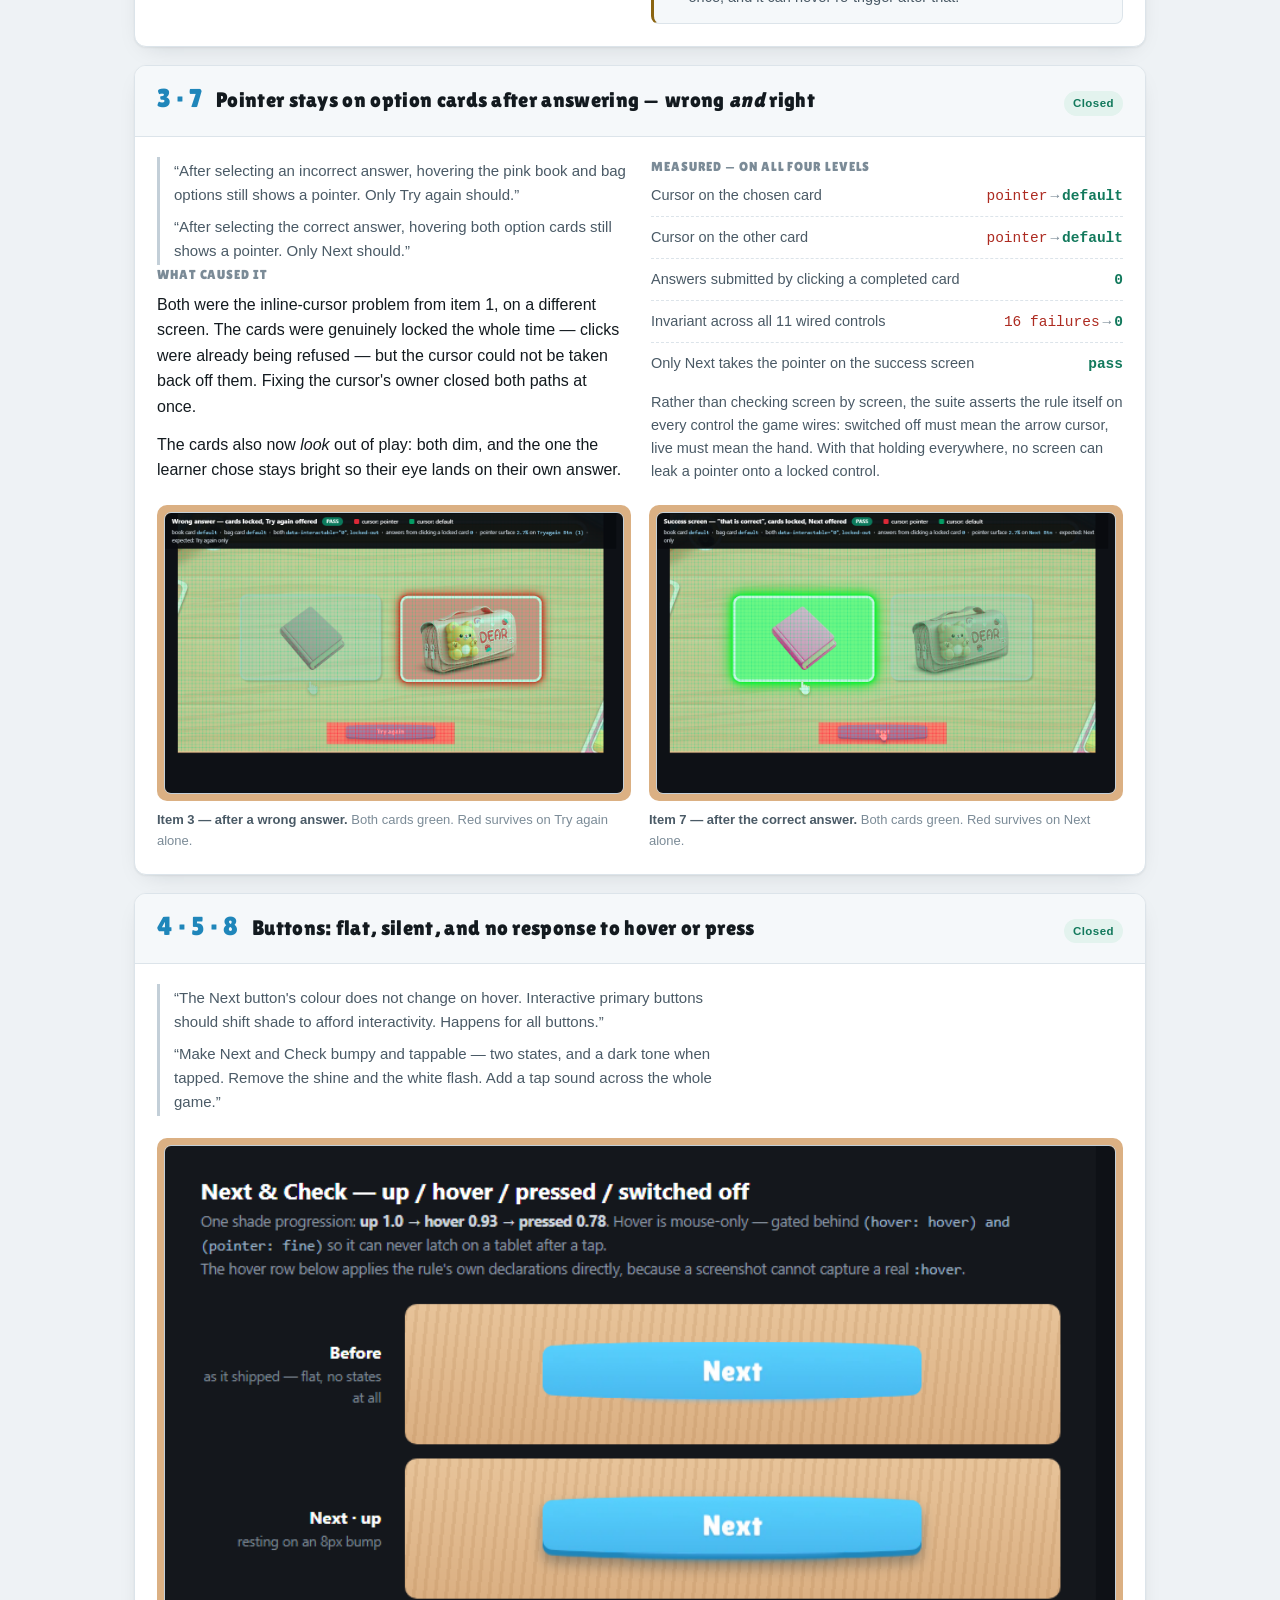
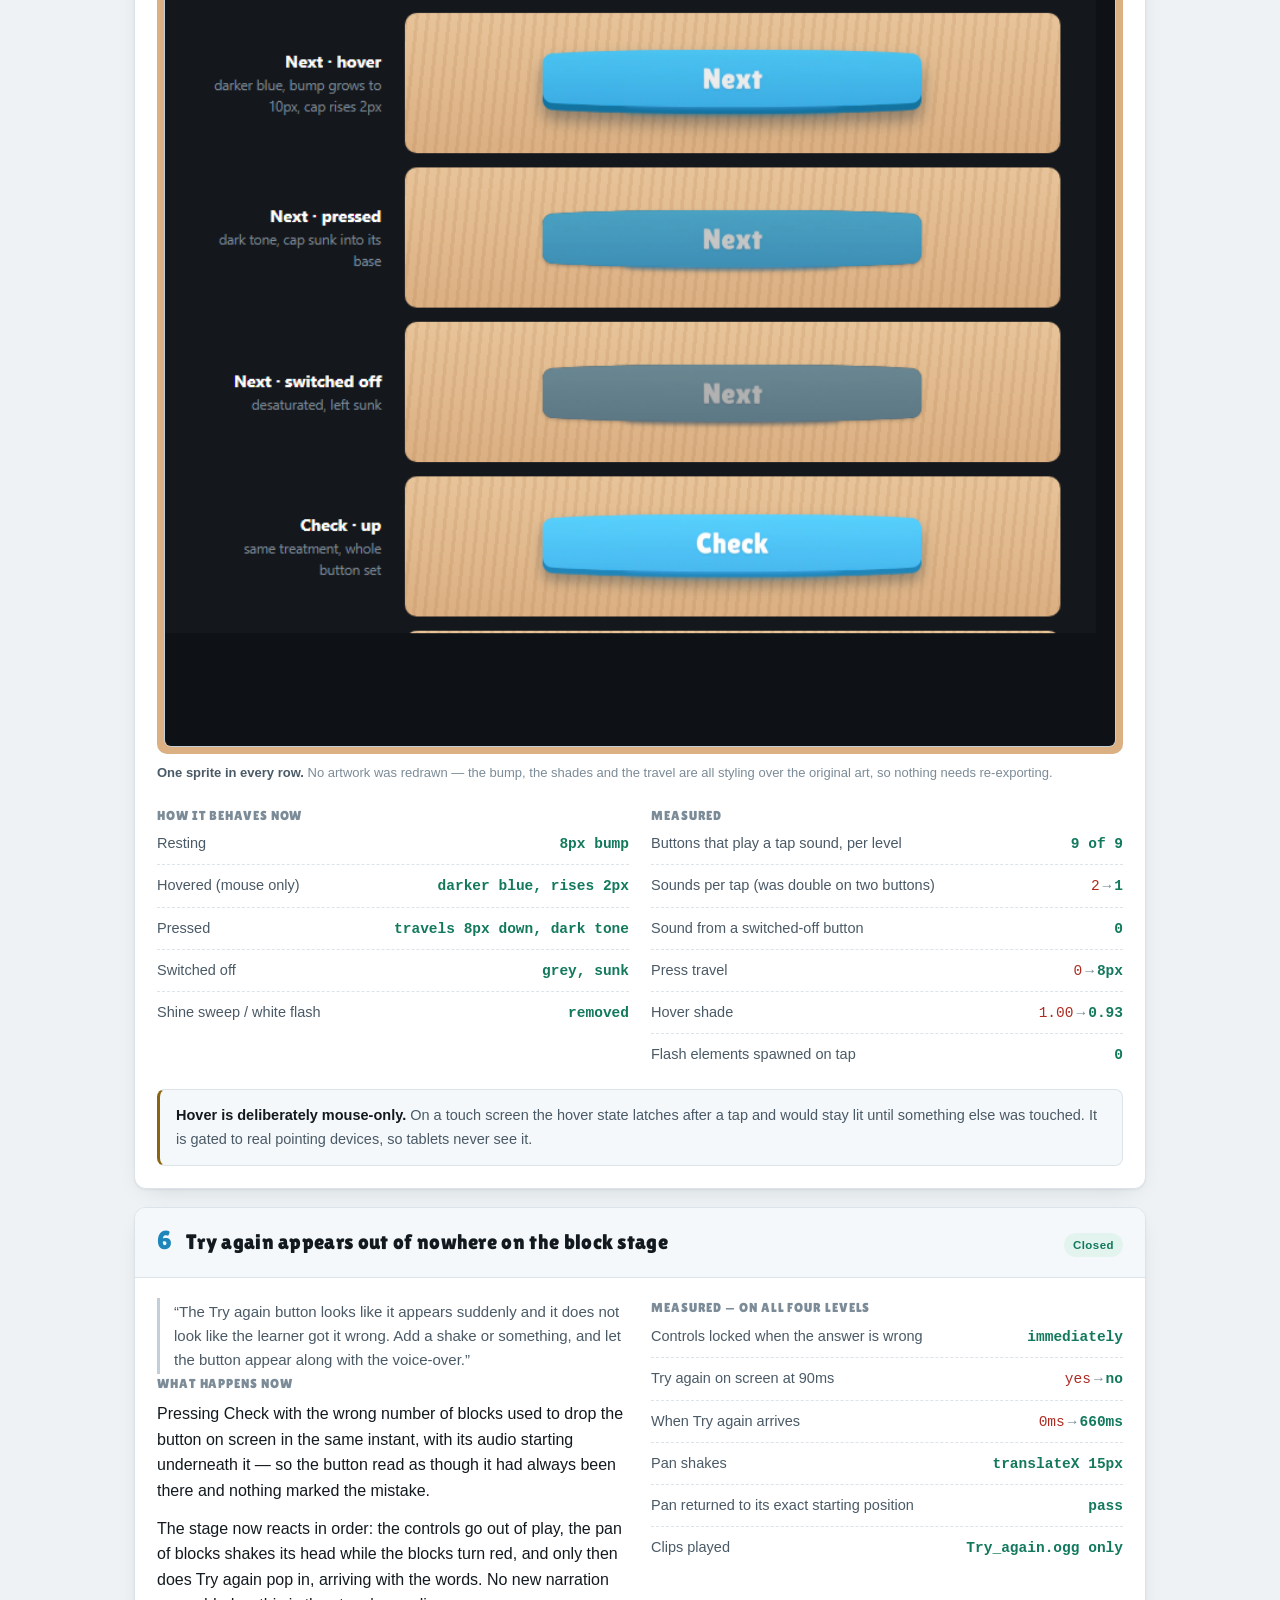
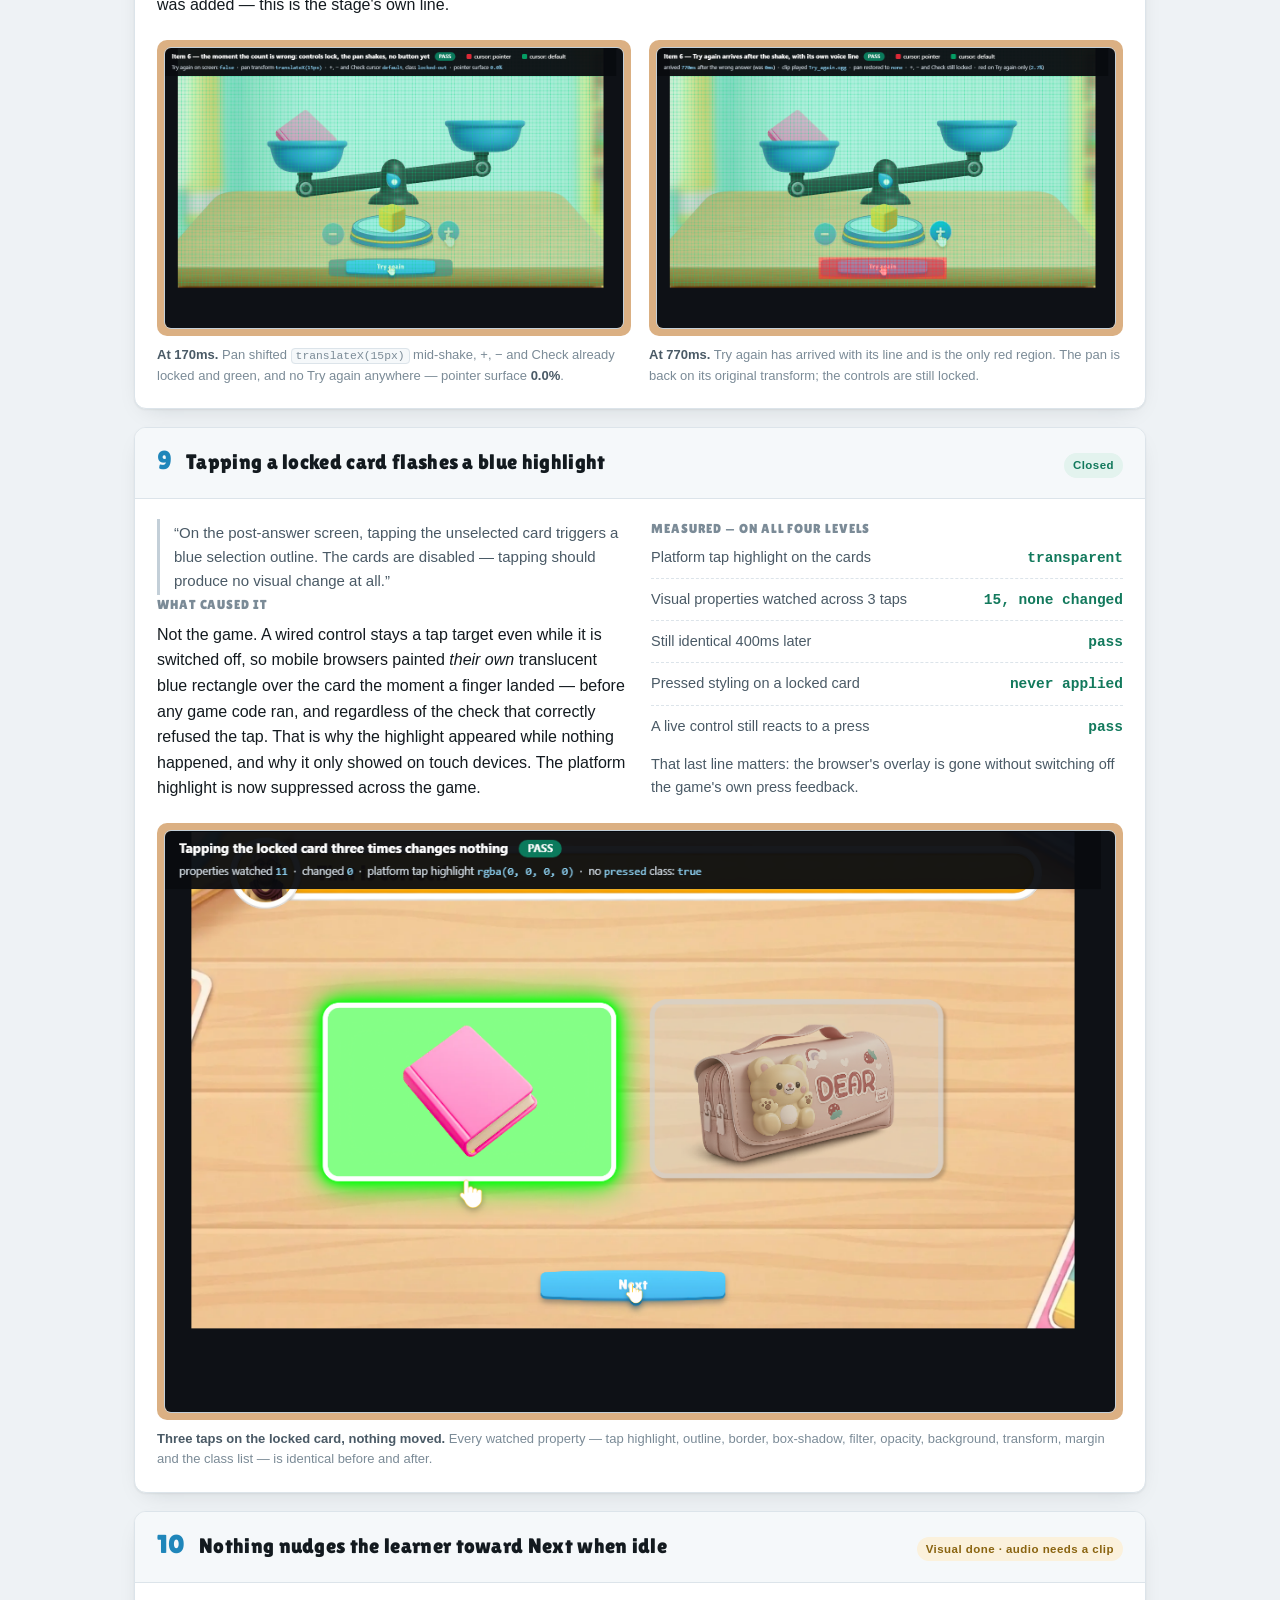
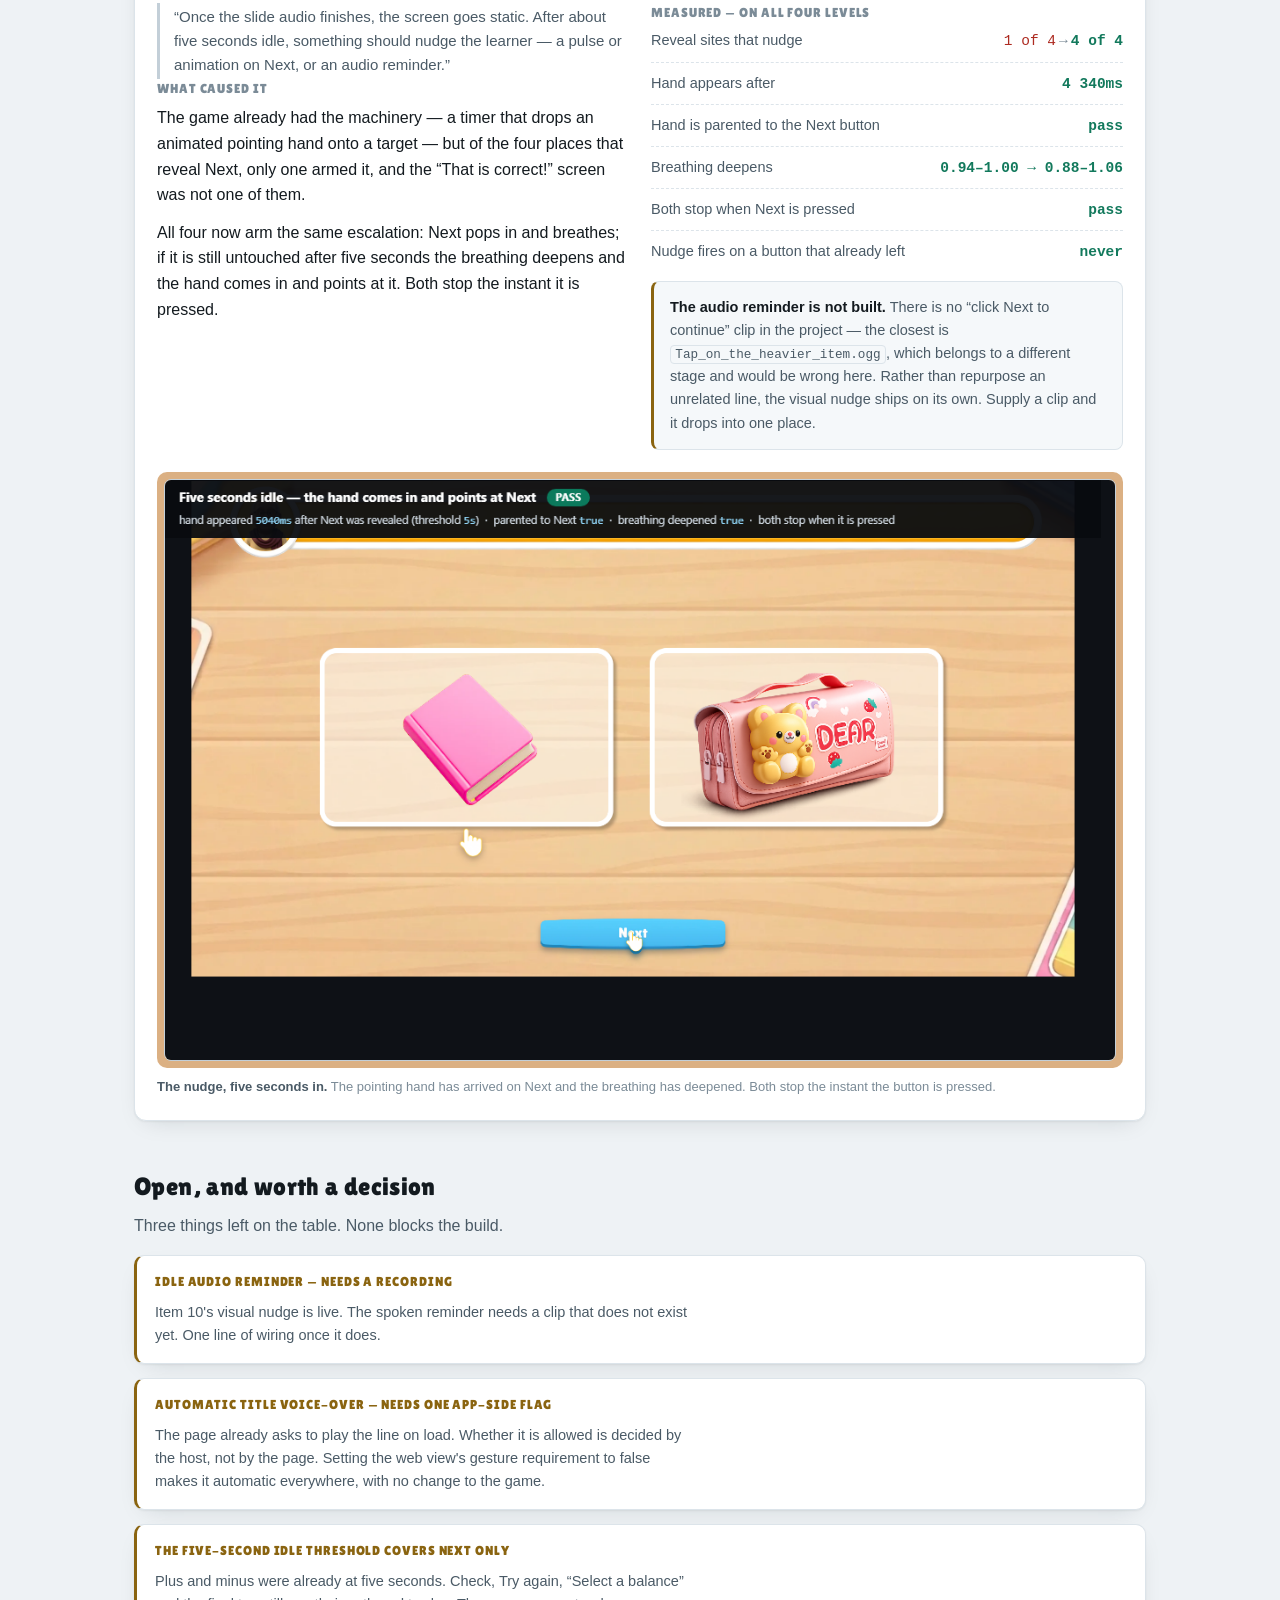
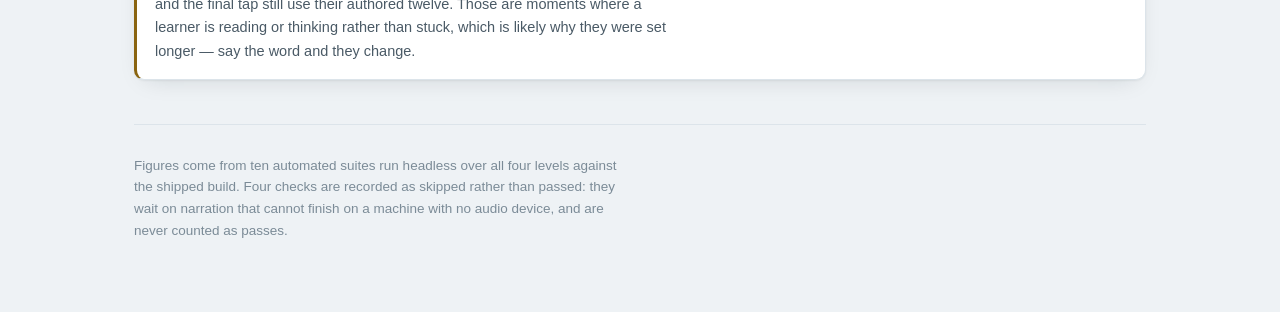
==== commit d2b611dc: "Add the missing screens to the QA report and fix misleading shot captions The report only had screen" ====
--- a/fancy-dress-2-web/qa-report/index.html
+++ b/fancy-dress-2-web/qa-report/index.html
@@ -253,6 +253,38 @@
 
   <hr class="rule" />
 
+  <section style="margin-bottom:44px">
+    <h2 style="font-size:25px;margin-bottom:6px">Every screen in the game, measured</h2>
+    <p style="color:var(--ink-soft);max-width:66ch">Before the individual items, here is the whole
+      journey with the cursor overlay on each screen. The rule being checked is the same everywhere:
+      <b>green across the scenery, red only on what the learner is meant to press.</b> These are the
+      screens QA's own repro steps start from.</p>
+    <div class="shots two" style="margin-top:20px">
+      <figure>
+        <div class="shot"><img alt="The selection screen with both balance cards tinted red, meaning they are the only pointer targets, and the rest of the screen green." src="shots/select-live.png" /></div>
+        <figcaption><b>1 · Selection.</b> “Select a balance.” Both cards live; nothing else is a
+          pointer target.</figcaption>
+      </figure>
+      <figure>
+        <div class="shot"><img alt="The block-building stage: the plus button is red and live, the minus button is green because the count is at its floor, and Check is wired." src="shots/block-live.png" /></div>
+        <figcaption><b>2 · Building the answer.</b> <code>+</code> live, <code>−</code> correctly
+          switched off with the count at its floor — the light/dark states doing their job.</figcaption>
+      </figure>
+      <figure>
+        <div class="shot"><img alt="The quiz screen showing the book and the pencil box, both cards tinted red as live pointer targets." src="shots/quiz-live.png" /></div>
+        <figcaption><b>3 · The quiz.</b> “Tap the heavier item.” Both answer cards live —
+          <code>cursor:pointer interactable:1</code>. This is the screen QA's steps begin on.</figcaption>
+      </figure>
+      <figure>
+        <div class="shot"><img alt="The finish screen at the end of the last level, with no pointer regions over the scenery." src="shots/gameover.png" /></div>
+        <figcaption><b>4 · Finish.</b> End of the last level. No pointer leaks anywhere on the
+          celebration screen.</figcaption>
+      </figure>
+    </div>
+  </section>
+
+  <hr class="rule" />
+
   <!-- ================= 1 ================= -->
   <article class="bug">
     <header><span class="num">1</span><h2>Pointer cursor over non-interactive welcome-screen areas</h2><span class="pill ok">Closed</span></header>
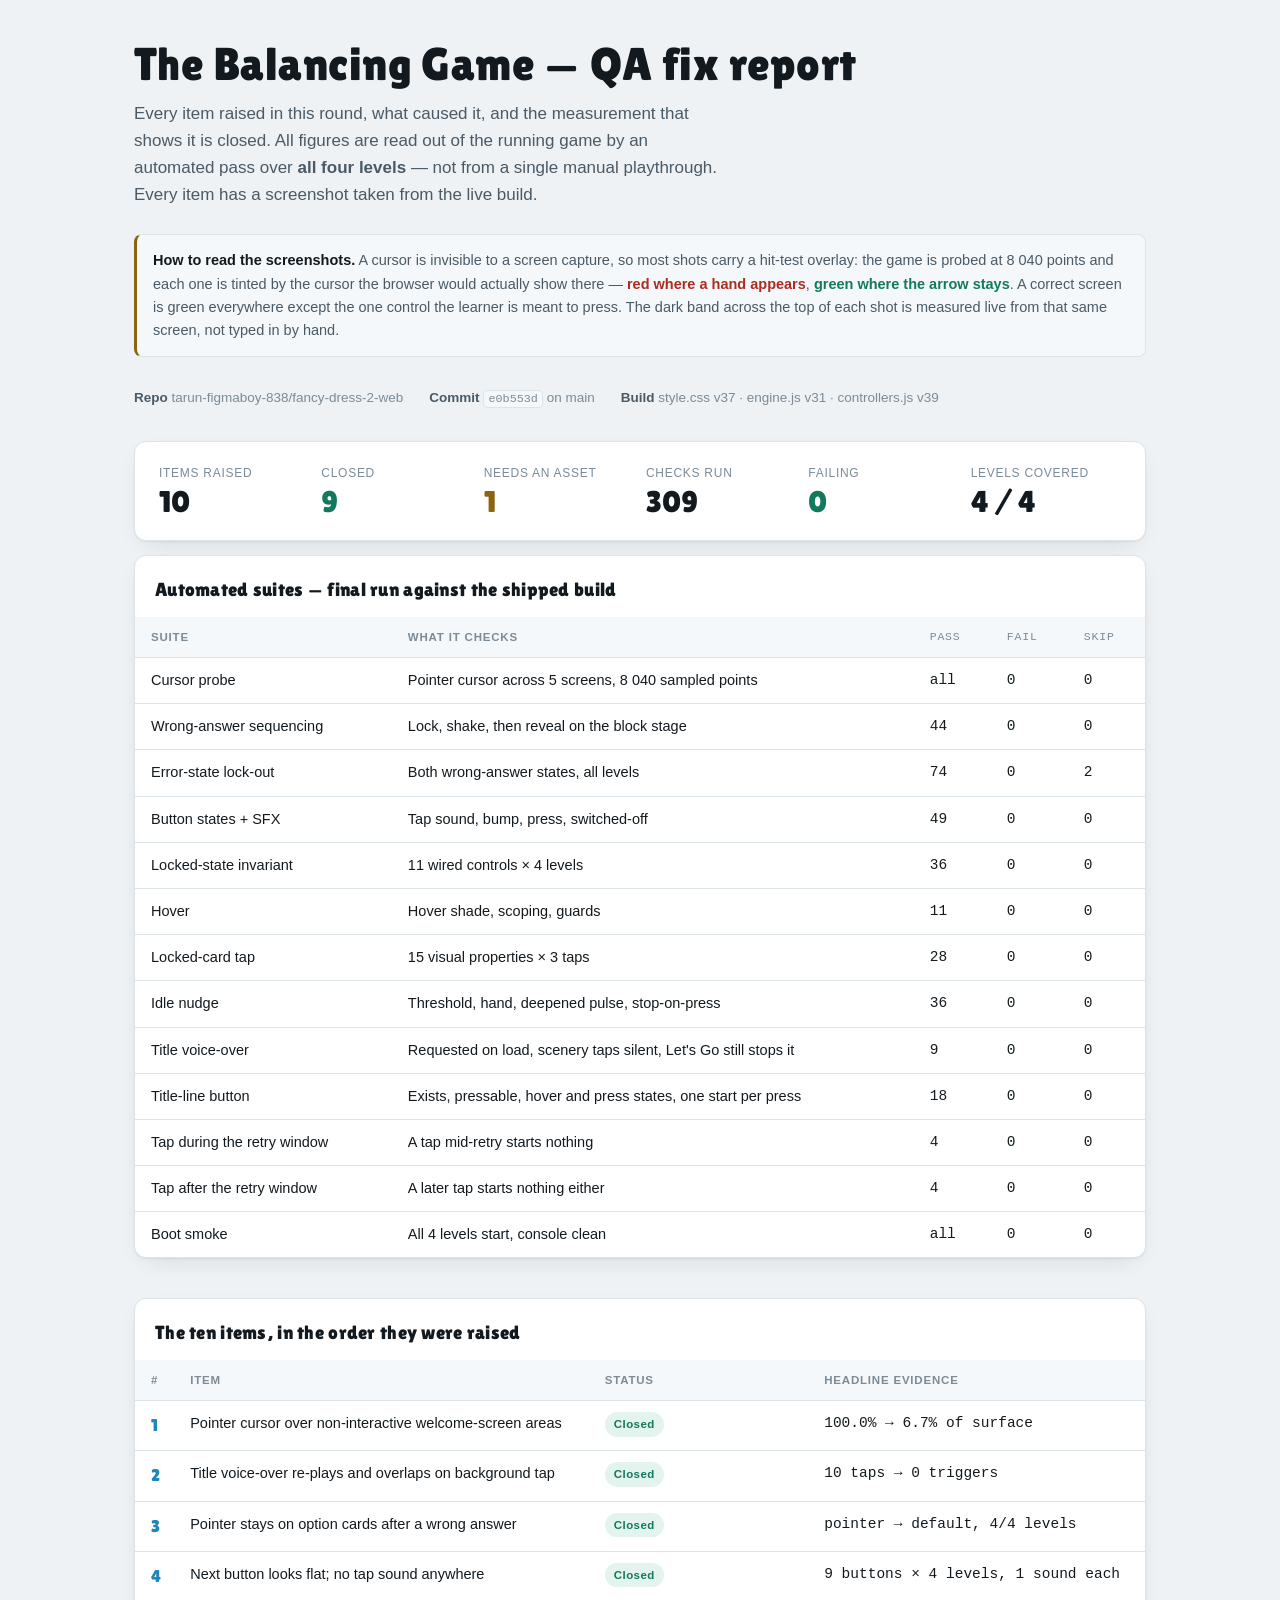
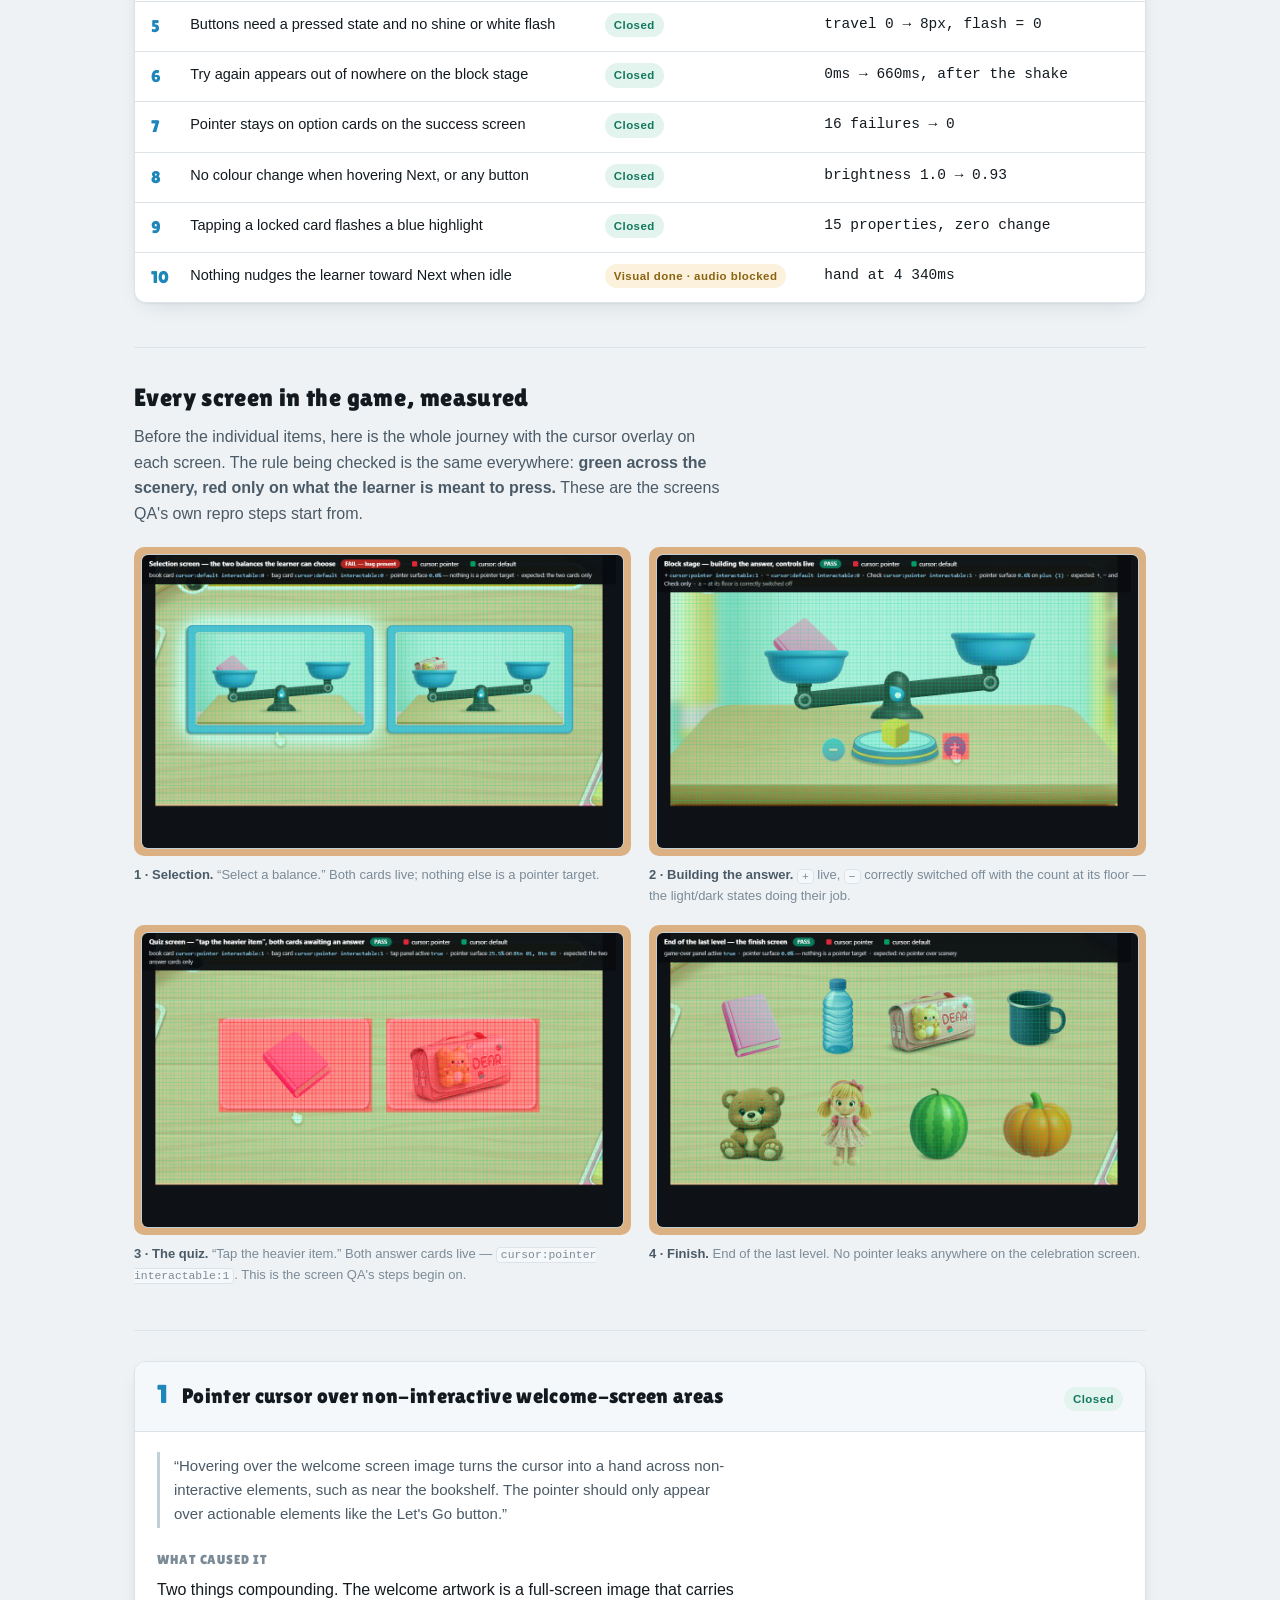
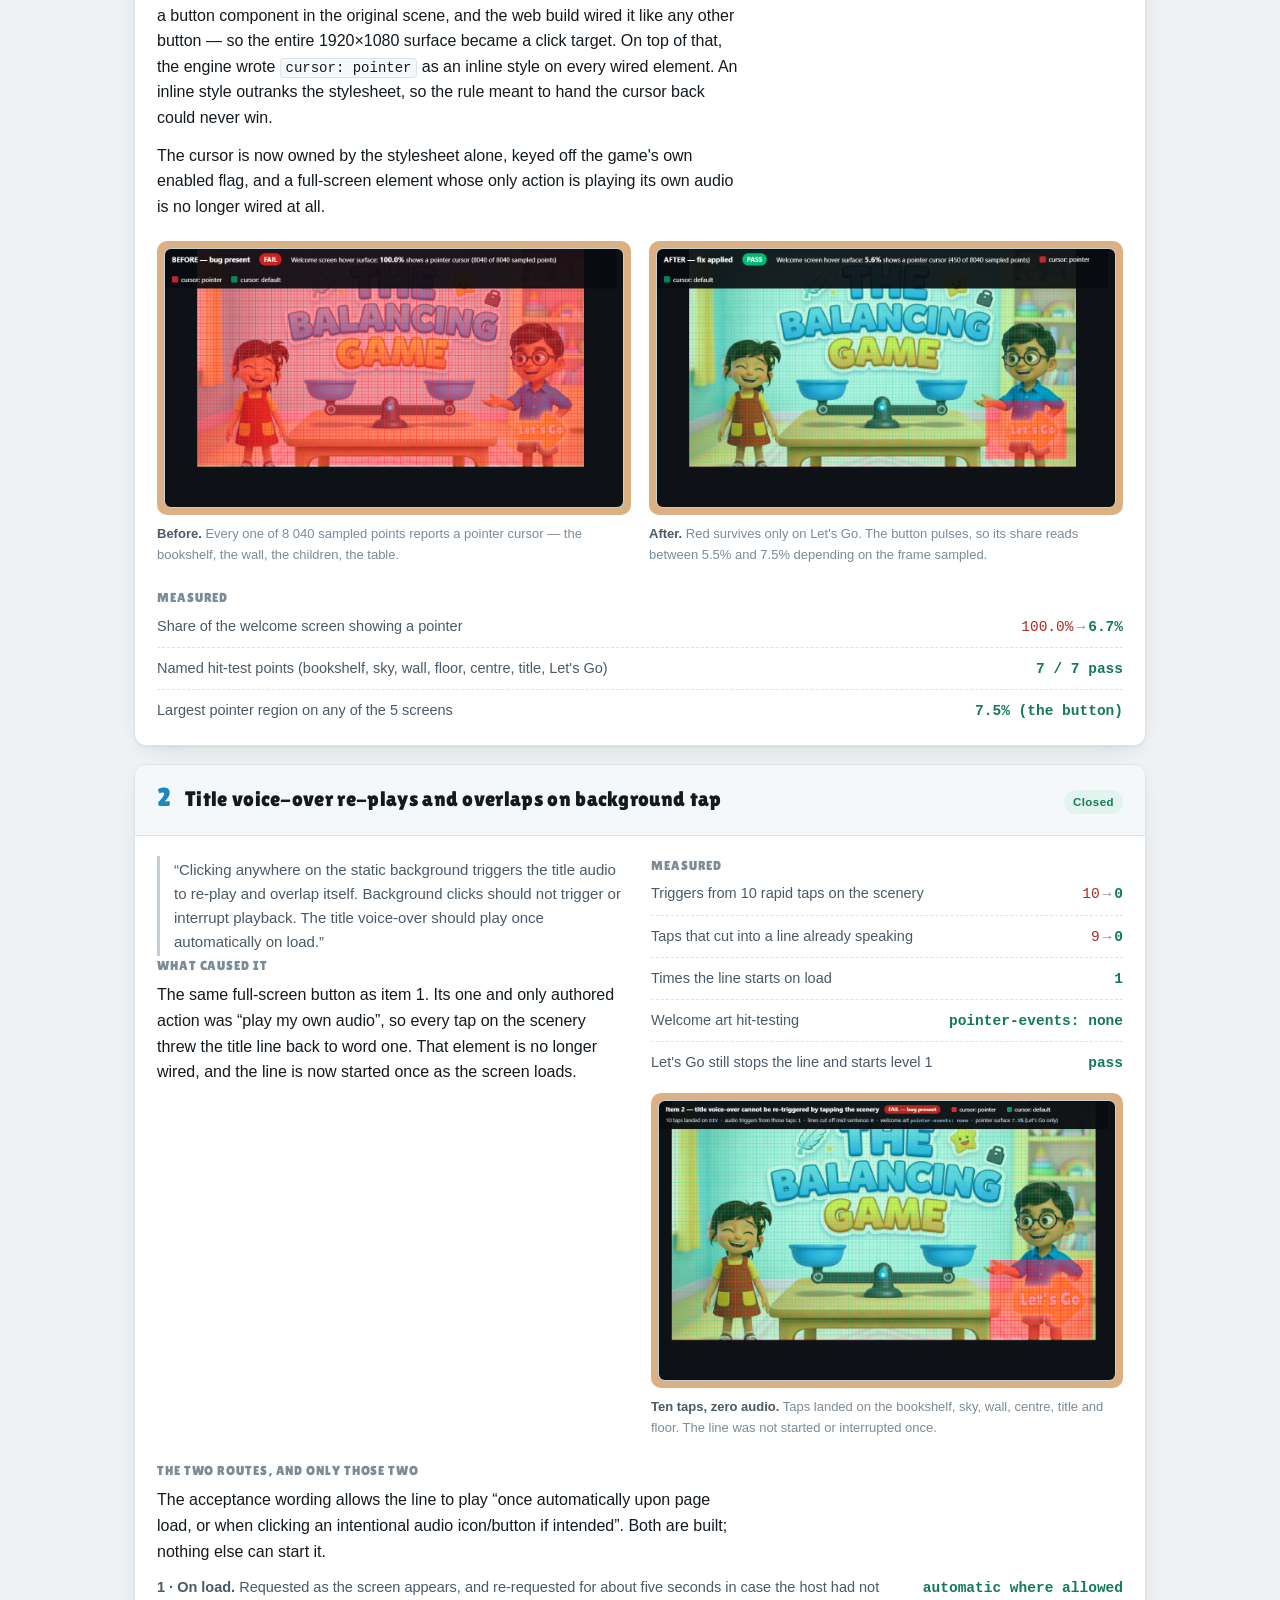
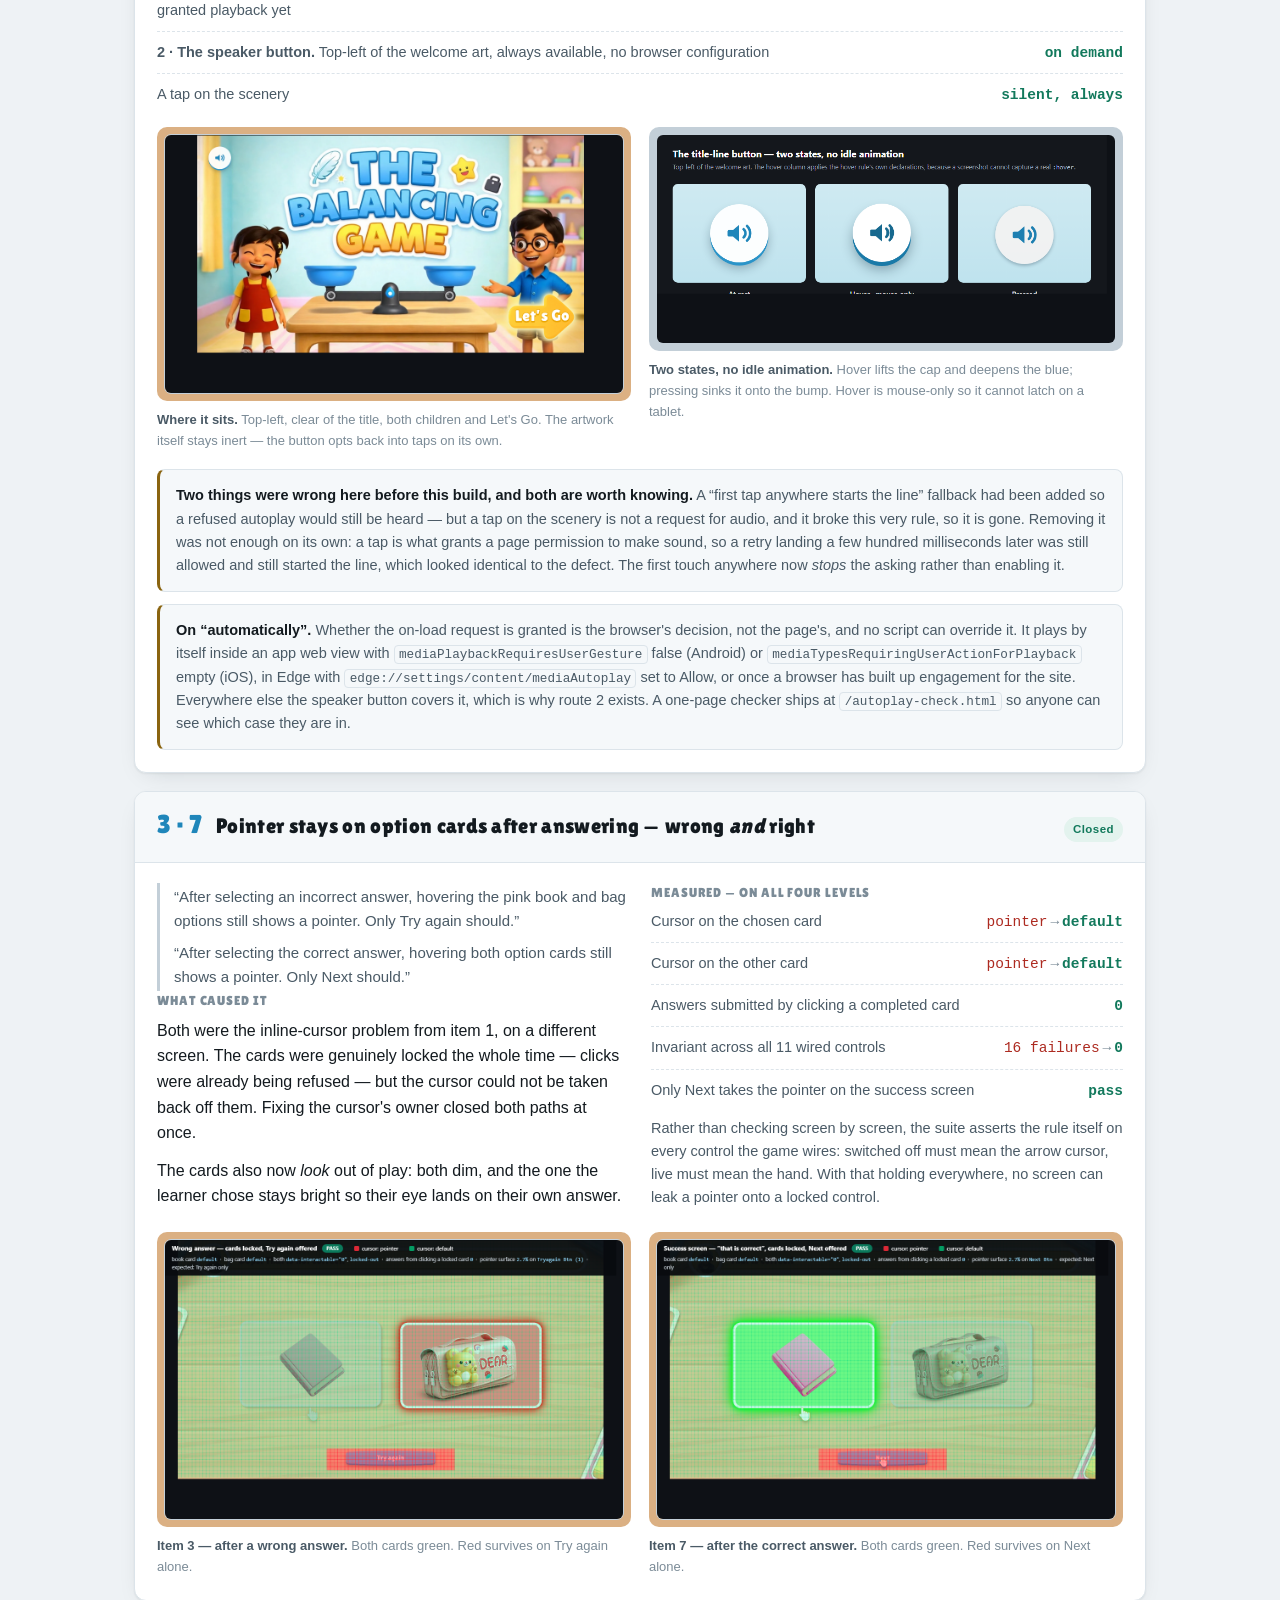
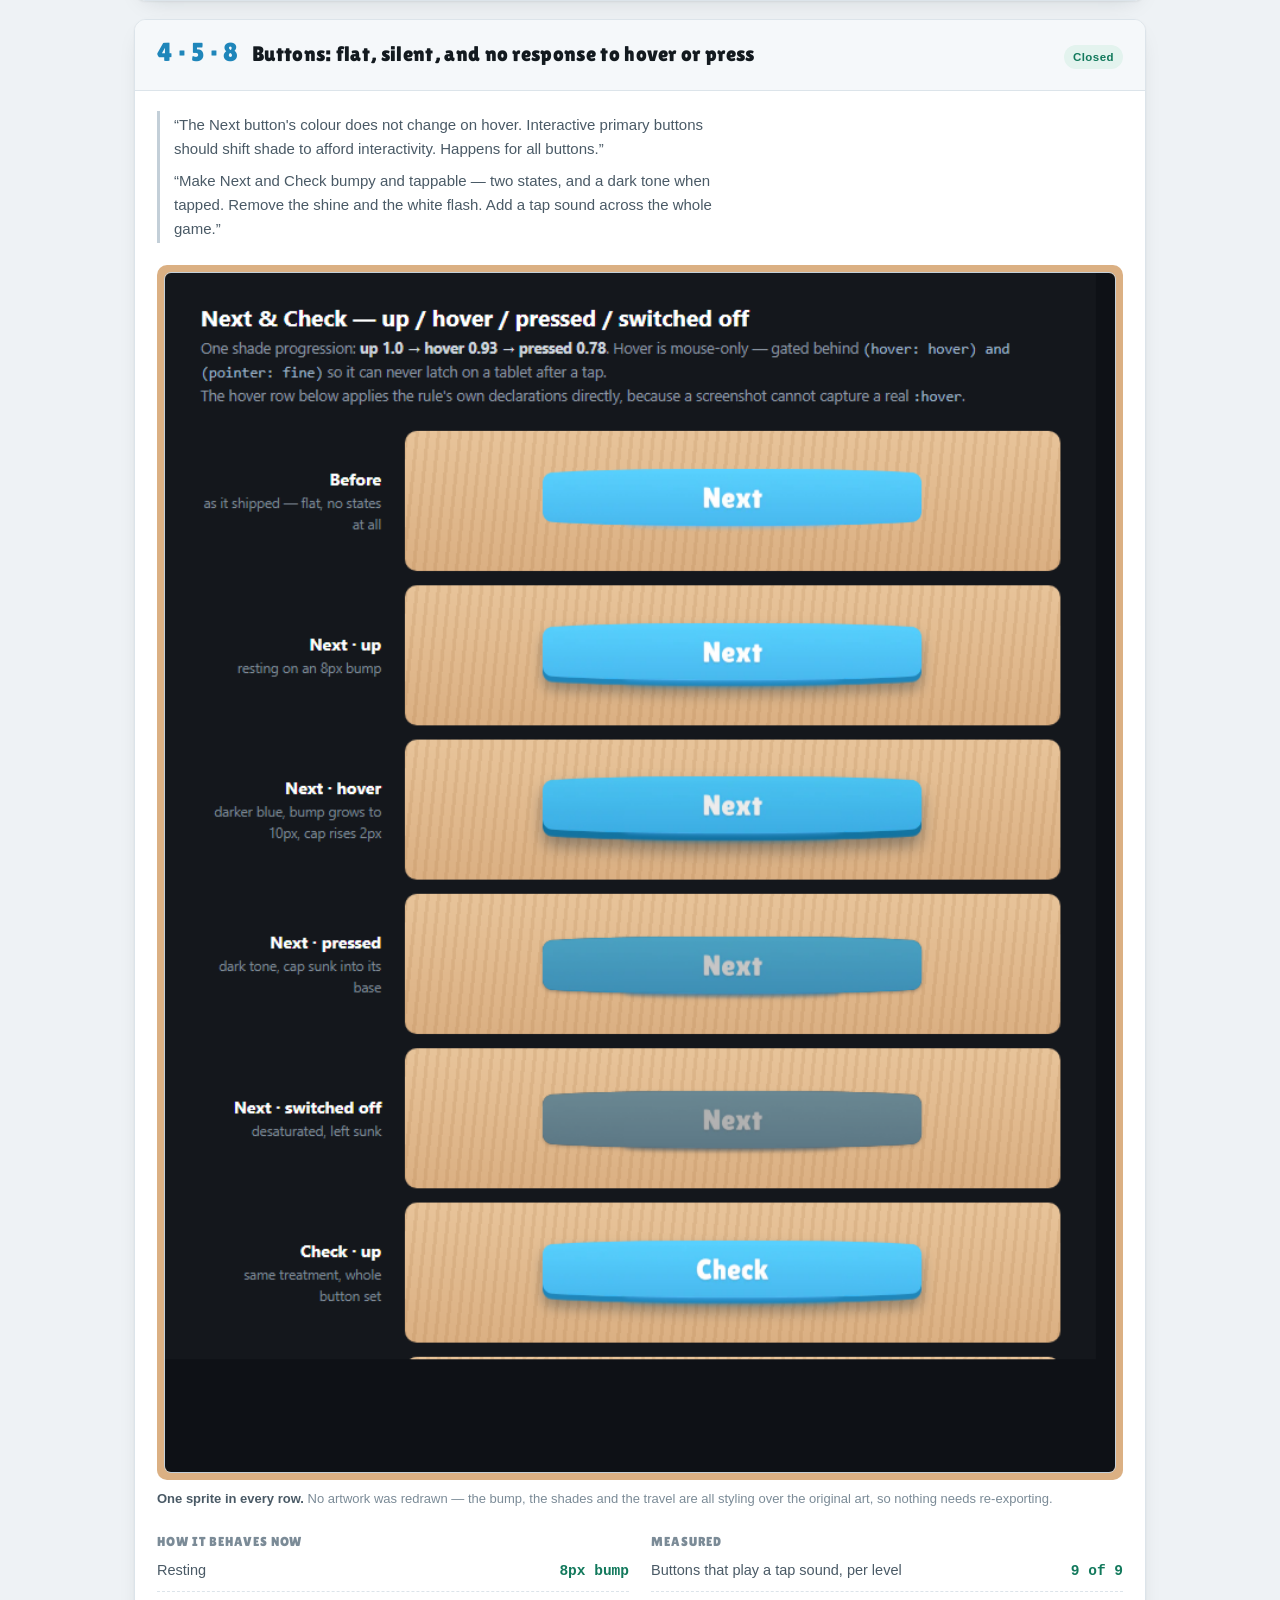
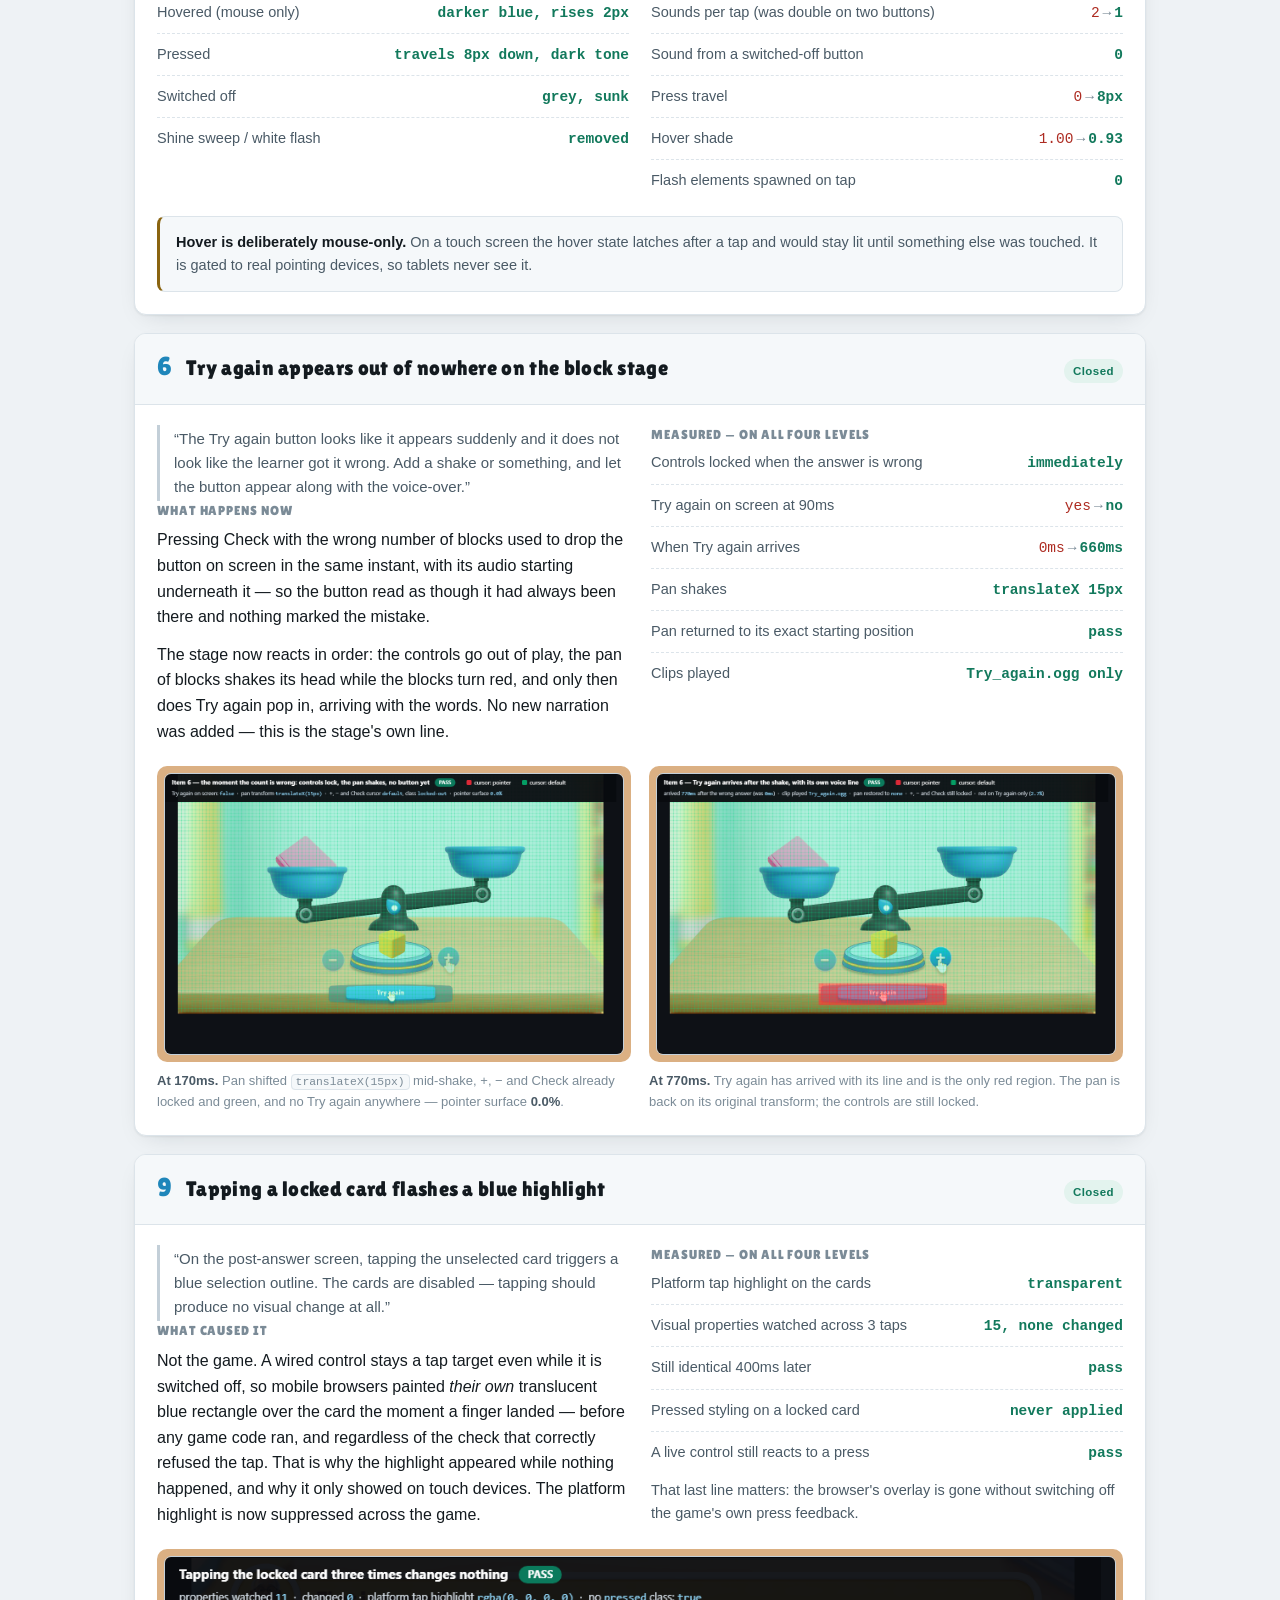
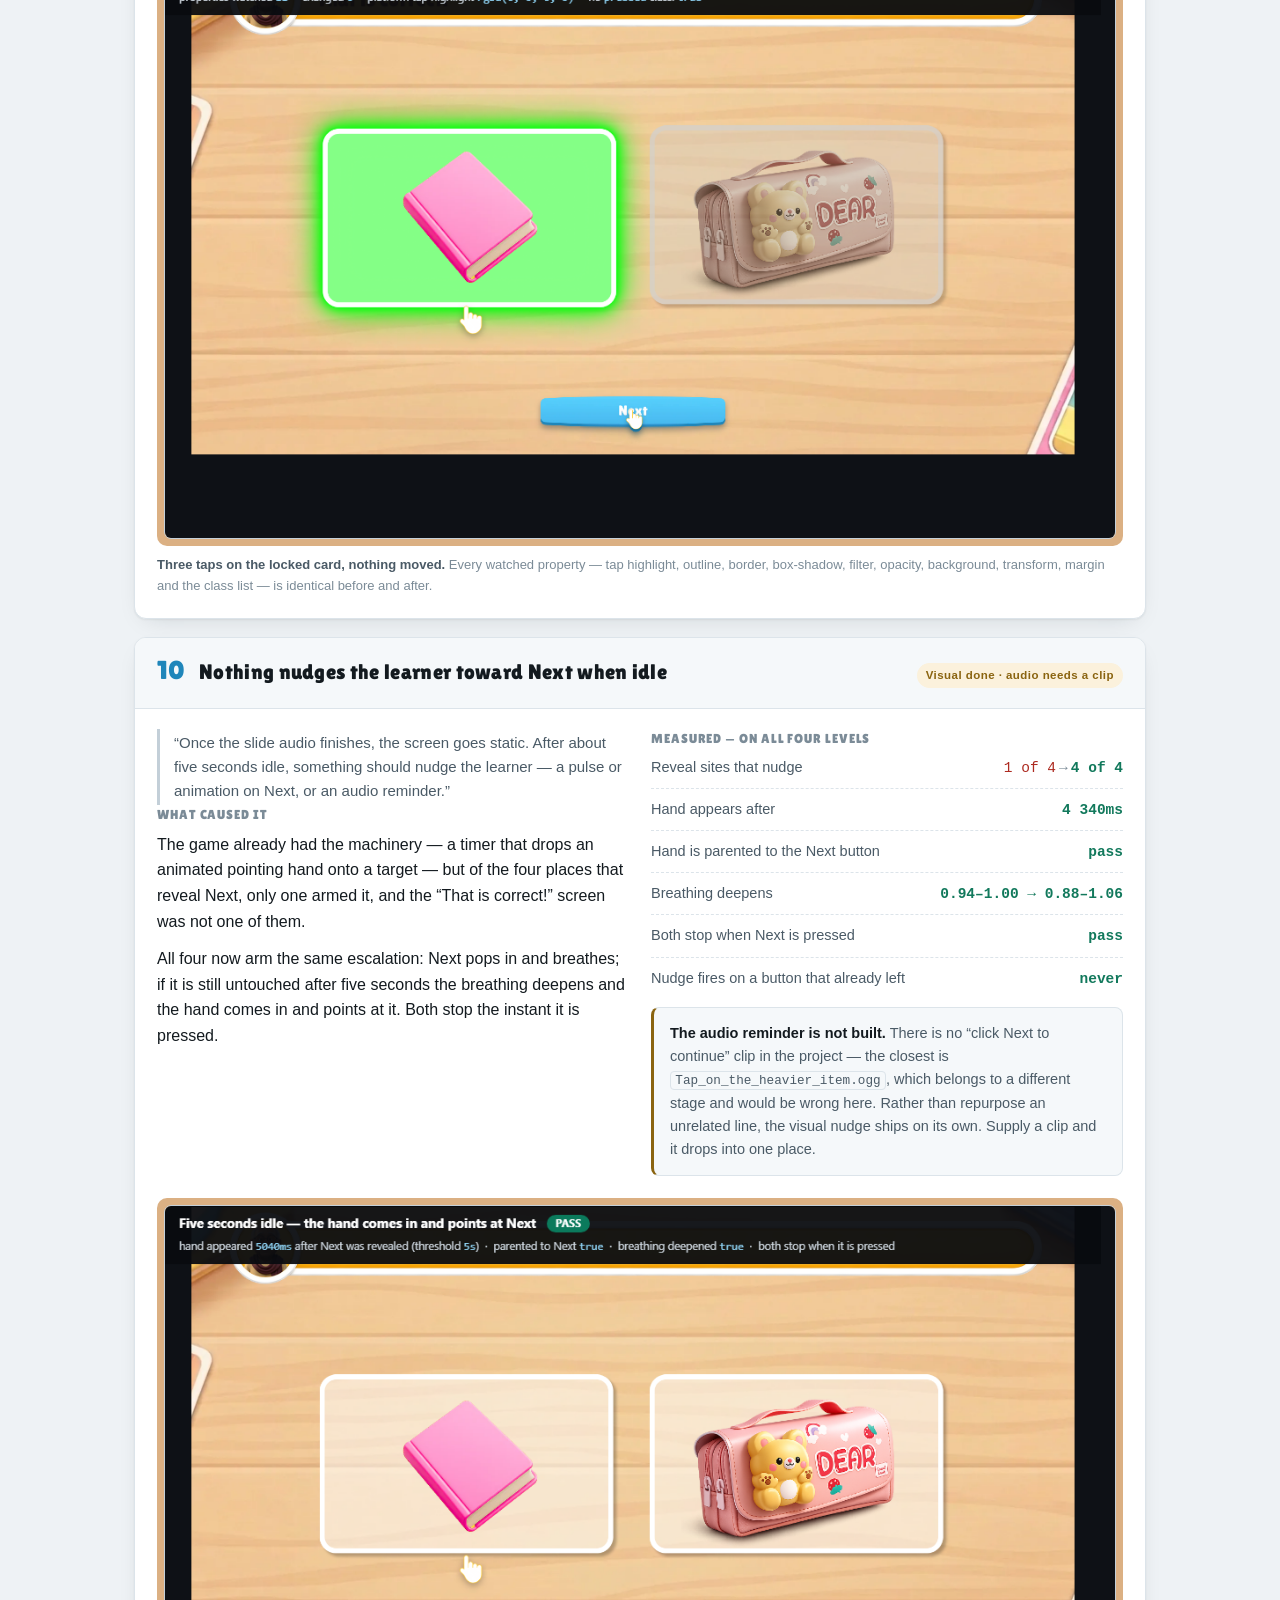
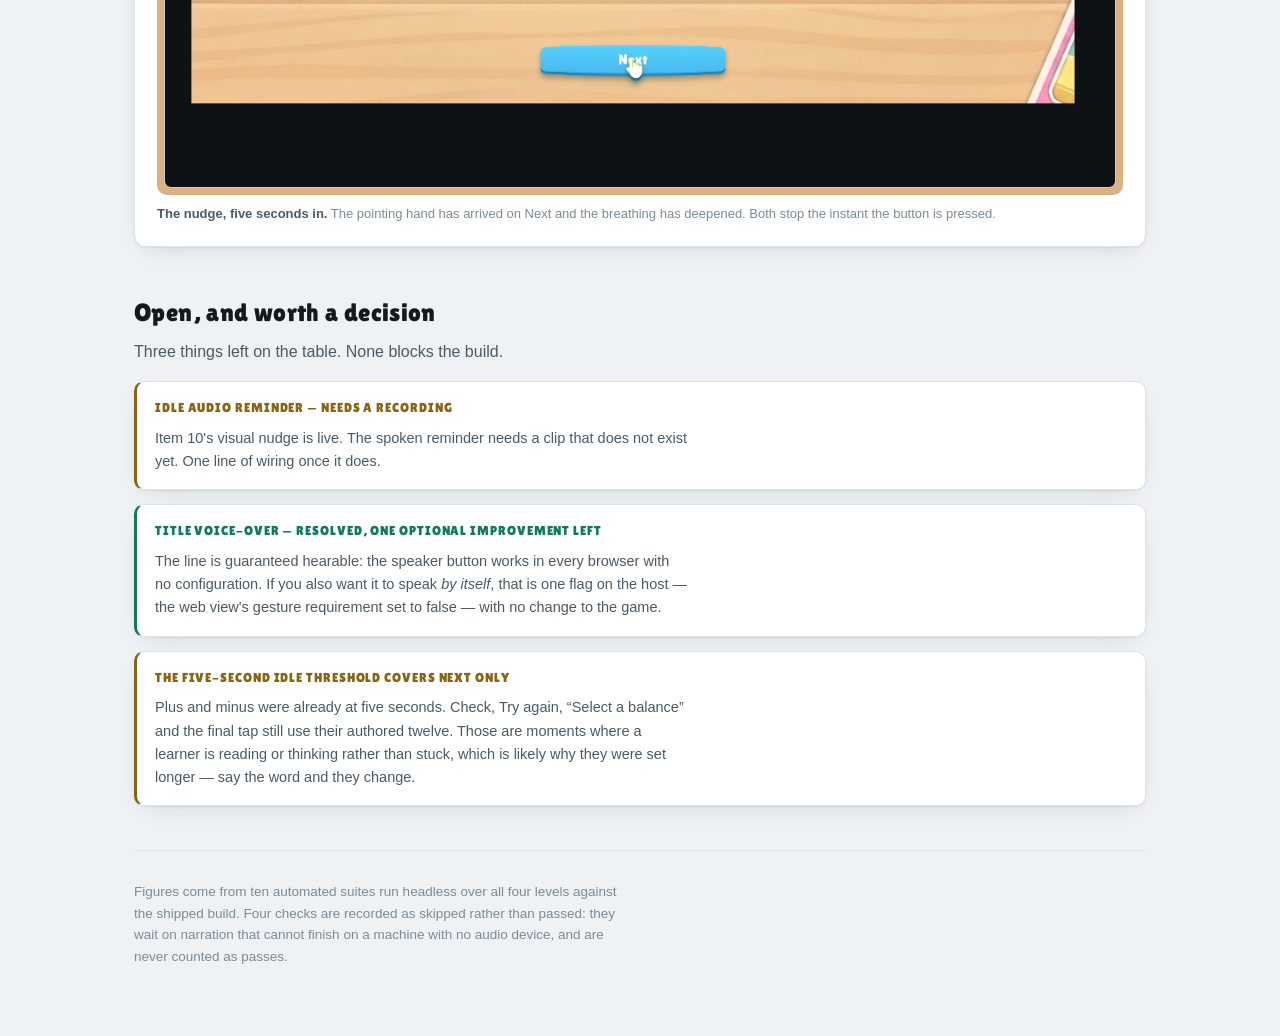
==== commit 3abd7ce7: "Update the QA report for the title-line button and the two audio fixes Rebuilt against a full run at" ====
--- a/fancy-dress-2-web/qa-report/index.html
+++ b/fancy-dress-2-web/qa-report/index.html
@@ -194,15 +194,15 @@
   </div>
   <div class="meta">
     <span><b>Repo</b> tarun-figmaboy-838/fancy-dress-2-web</span>
-    <span><b>Commit</b> <code>89091da</code> on main</span>
-    <span><b>Build</b> style.css v28 · engine.js v31 · controllers.js v33</span>
+    <span><b>Commit</b> <code>e0b553d</code> on main</span>
+    <span><b>Build</b> style.css v37 · engine.js v31 · controllers.js v39</span>
   </div>
 
   <div class="band">
     <div class="stat"><div class="k">Items raised</div><div class="v">10</div></div>
     <div class="stat"><div class="k">Closed</div><div class="v ok">9</div></div>
     <div class="stat"><div class="k">Needs an asset</div><div class="v" style="color:var(--hold)">1</div></div>
-    <div class="stat"><div class="k">Checks run</div><div class="v">296</div></div>
+    <div class="stat"><div class="k">Checks run</div><div class="v">309</div></div>
     <div class="stat"><div class="k">Failing</div><div class="v ok">0</div></div>
     <div class="stat"><div class="k">Levels covered</div><div class="v">4 / 4</div></div>
   </div>
@@ -222,9 +222,10 @@
         <tr><td>Hover</td><td>Hover shade, scoping, guards</td><td class="num">11</td><td class="num">0</td><td class="num">0</td></tr>
         <tr><td>Locked-card tap</td><td>15 visual properties × 3 taps</td><td class="num">28</td><td class="num">0</td><td class="num">0</td></tr>
         <tr><td>Idle nudge</td><td>Threshold, hand, deepened pulse, stop-on-press</td><td class="num">36</td><td class="num">0</td><td class="num">0</td></tr>
-        <tr><td>Title voice-over</td><td>Requested on load, never re-triggers, Let's Go still stops it</td><td class="num">8</td><td class="num">0</td><td class="num">0</td></tr>
-        <tr><td>Voice-over retry — refused</td><td>Bounded retries, stands down, first tap starts it once</td><td class="num">6</td><td class="num">0</td><td class="num">0</td></tr>
-        <tr><td>Voice-over retry — accepted</td><td>Exactly one request, retries stop dead</td><td class="num">4</td><td class="num">0</td><td class="num">0</td></tr>
+        <tr><td>Title voice-over</td><td>Requested on load, scenery taps silent, Let's Go still stops it</td><td class="num">9</td><td class="num">0</td><td class="num">0</td></tr>
+        <tr><td>Title-line button</td><td>Exists, pressable, hover and press states, one start per press</td><td class="num">18</td><td class="num">0</td><td class="num">0</td></tr>
+        <tr><td>Tap during the retry window</td><td>A tap mid-retry starts nothing</td><td class="num">4</td><td class="num">0</td><td class="num">0</td></tr>
+        <tr><td>Tap after the retry window</td><td>A later tap starts nothing either</td><td class="num">4</td><td class="num">0</td><td class="num">0</td></tr>
         <tr><td>Boot smoke</td><td>All 4 levels start, console clean</td><td class="num">all</td><td class="num">0</td><td class="num">0</td></tr>
       </tbody>
     </table>
@@ -350,14 +351,47 @@
           <figcaption><b>Ten taps, zero audio.</b> Taps landed on the bookshelf, sky, wall, centre, title
             and floor. The line was not started or interrupted once.</figcaption>
         </figure>
-        <div class="note" style="margin-top:16px"><b>One platform caveat.</b> The page asks to play the
-          line the moment it loads. Browsers refuse an audible autoplay until the page has been
-          interacted with, and no page script can override that. Inside the app's web view it plays
-          automatically once
-          <code>mediaPlaybackRequiresUserGesture</code> is false (Android) or
-          <code>mediaTypesRequiringUserActionForPlayback</code> is empty (iOS). In a plain browser
-          tab the line instead starts on the learner's first touch — once, and it can never
-          re-trigger after that.</div>
+      </div>
+      <div style="grid-column:1/-1">
+        <h3>The two routes, and only those two</h3>
+        <p>The acceptance wording allows the line to play “once automatically upon page load, or when
+          clicking an intentional audio icon/button if intended”. Both are built; nothing else can
+          start it.</p>
+        <ul class="ev" style="max-width:none">
+          <li><span class="lbl"><b>1 · On load.</b> Requested as the screen appears, and re-requested for
+            about five seconds in case the host had not granted playback yet</span><span class="val"><span class="now">automatic where allowed</span></span></li>
+          <li><span class="lbl"><b>2 · The speaker button.</b> Top-left of the welcome art, always available,
+            no browser configuration</span><span class="val"><span class="now">on demand</span></span></li>
+          <li><span class="lbl">A tap on the scenery</span><span class="val"><span class="now">silent, always</span></span></li>
+        </ul>
+        <div class="shots two" style="margin-top:20px">
+          <figure>
+            <div class="shot"><img alt="The welcome screen with a round white speaker button in the top-left corner, clear of the title, the two children and the Let's Go button." src="shots/vo-button.png" /></div>
+            <figcaption><b>Where it sits.</b> Top-left, clear of the title, both children and Let's Go.
+              The artwork itself stays inert — the button opts back into taps on its own.</figcaption>
+          </figure>
+          <figure>
+            <div class="shot" style="background:var(--line-firm)"><img alt="The speaker button in three states: at rest on a blue bump, hovered with a deeper bump and darker icon, and pressed with the bump collapsed." src="shots/vo-button-states.png" /></div>
+            <figcaption><b>Two states, no idle animation.</b> Hover lifts the cap and deepens the blue;
+              pressing sinks it onto the bump. Hover is mouse-only so it cannot latch on a tablet.</figcaption>
+          </figure>
+        </div>
+        <div class="note" style="margin-top:18px"><b>Two things were wrong here before this build, and
+          both are worth knowing.</b> A “first tap anywhere starts the line” fallback had been added so
+          a refused autoplay would still be heard — but a tap on the scenery is not a request for audio,
+          and it broke this very rule, so it is gone. Removing it was not enough on its own: a tap is
+          what grants a page permission to make sound, so a retry landing a few hundred milliseconds
+          later was still allowed and still started the line, which looked identical to the defect.
+          The first touch anywhere now <em>stops</em> the asking rather than enabling it.</div>
+        <div class="note" style="margin-top:12px"><b>On “automatically”.</b> Whether the on-load request
+          is granted is the browser's decision, not the page's, and no script can override it. It plays
+          by itself inside an app web view with
+          <code>mediaPlaybackRequiresUserGesture</code> false (Android) or
+          <code>mediaTypesRequiringUserActionForPlayback</code> empty (iOS), in Edge with
+          <code>edge://settings/content/mediaAutoplay</code> set to Allow, or once a browser has built
+          up engagement for the site. Everywhere else the speaker button covers it, which is why route
+          2 exists. A one-page checker ships at <code>/autoplay-check.html</code> so anyone can see
+          which case they are in.</div>
       </div>
     </div>
   </article>
@@ -574,11 +608,11 @@
         <p>Item 10's visual nudge is live. The spoken reminder needs a clip that does not exist yet.
           One line of wiring once it does.</p>
       </div>
-      <div class="openitem">
-        <h3>Automatic title voice-over — needs one app-side flag</h3>
-        <p>The page already asks to play the line on load. Whether it is allowed is decided by the
-          host, not by the page. Setting the web view's gesture requirement to false makes it
-          automatic everywhere, with no change to the game.</p>
+      <div class="openitem" style="border-left-color:var(--pass)">
+        <h3 style="color:var(--pass)">Title voice-over — resolved, one optional improvement left</h3>
+        <p>The line is guaranteed hearable: the speaker button works in every browser with no
+          configuration. If you also want it to speak <em>by itself</em>, that is one flag on the host —
+          the web view's gesture requirement set to false — with no change to the game.</p>
       </div>
       <div class="openitem">
         <h3>The five-second idle threshold covers Next only</h3>
